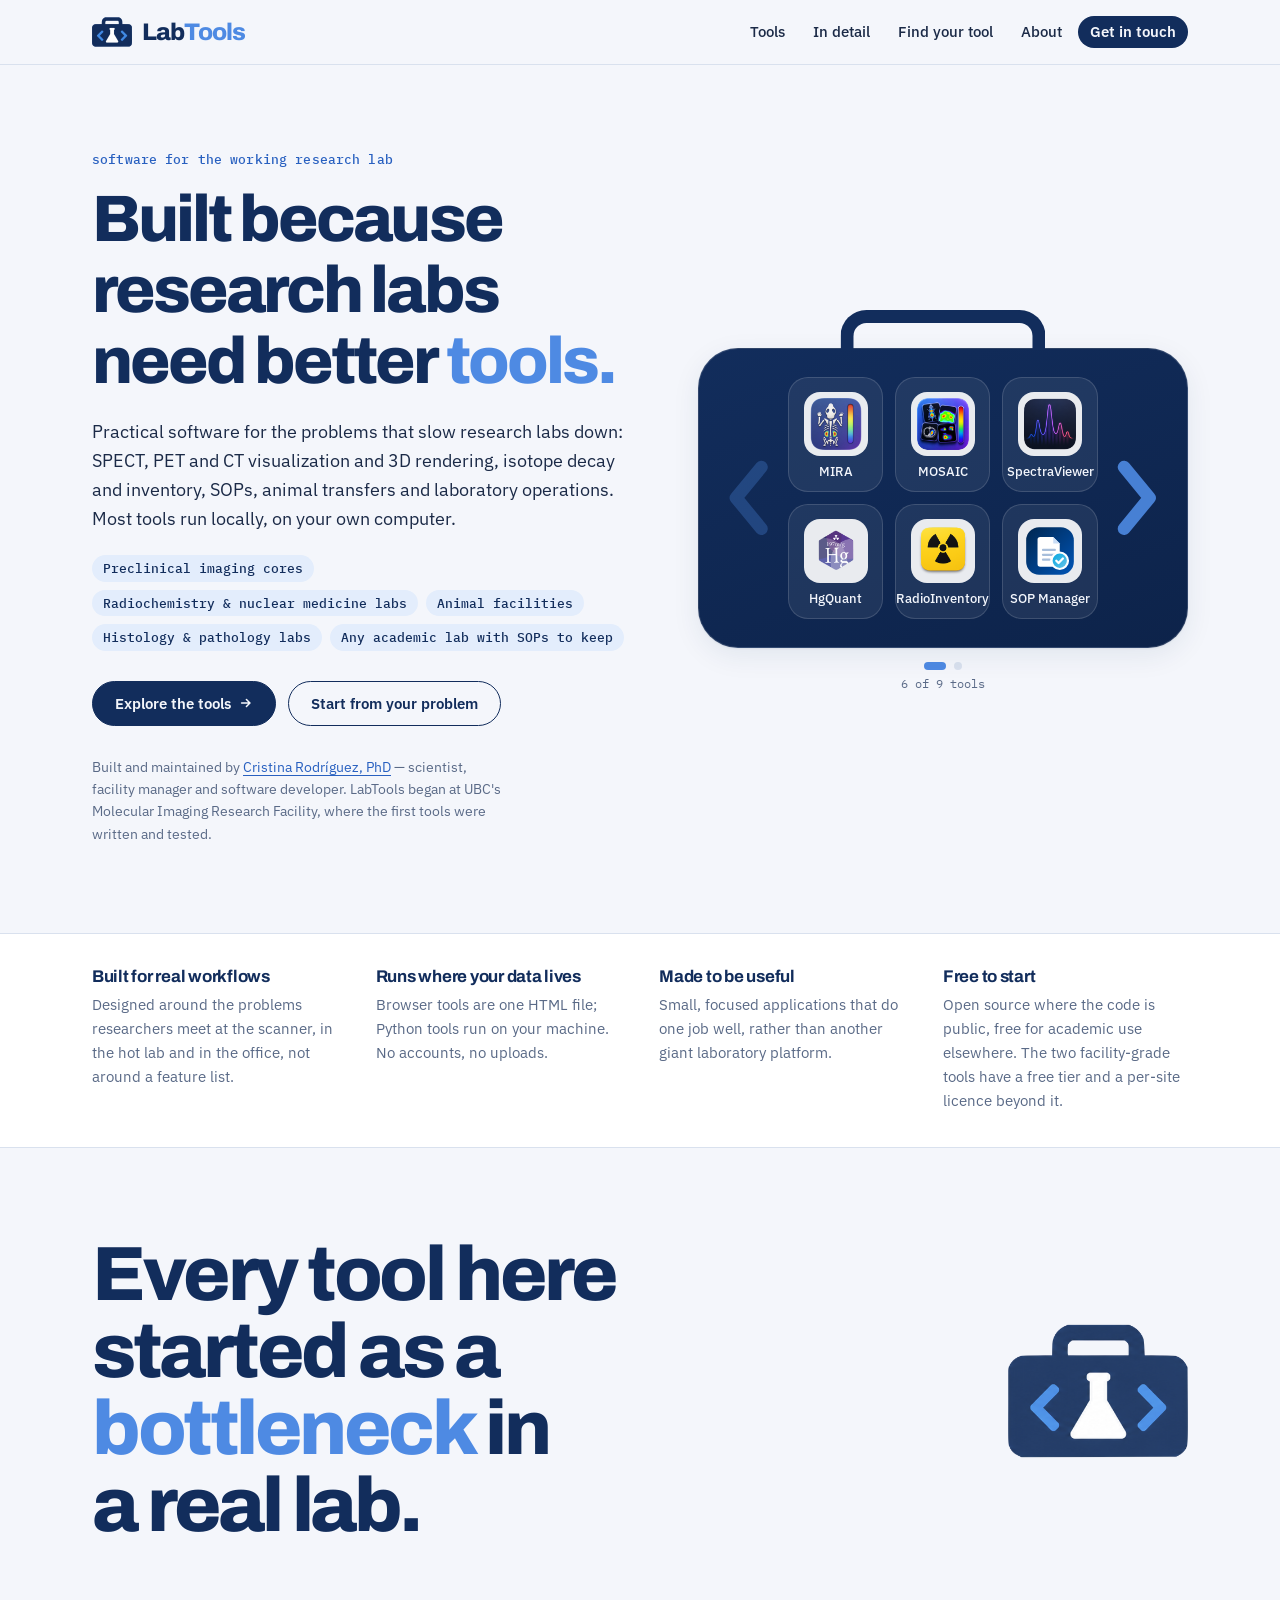
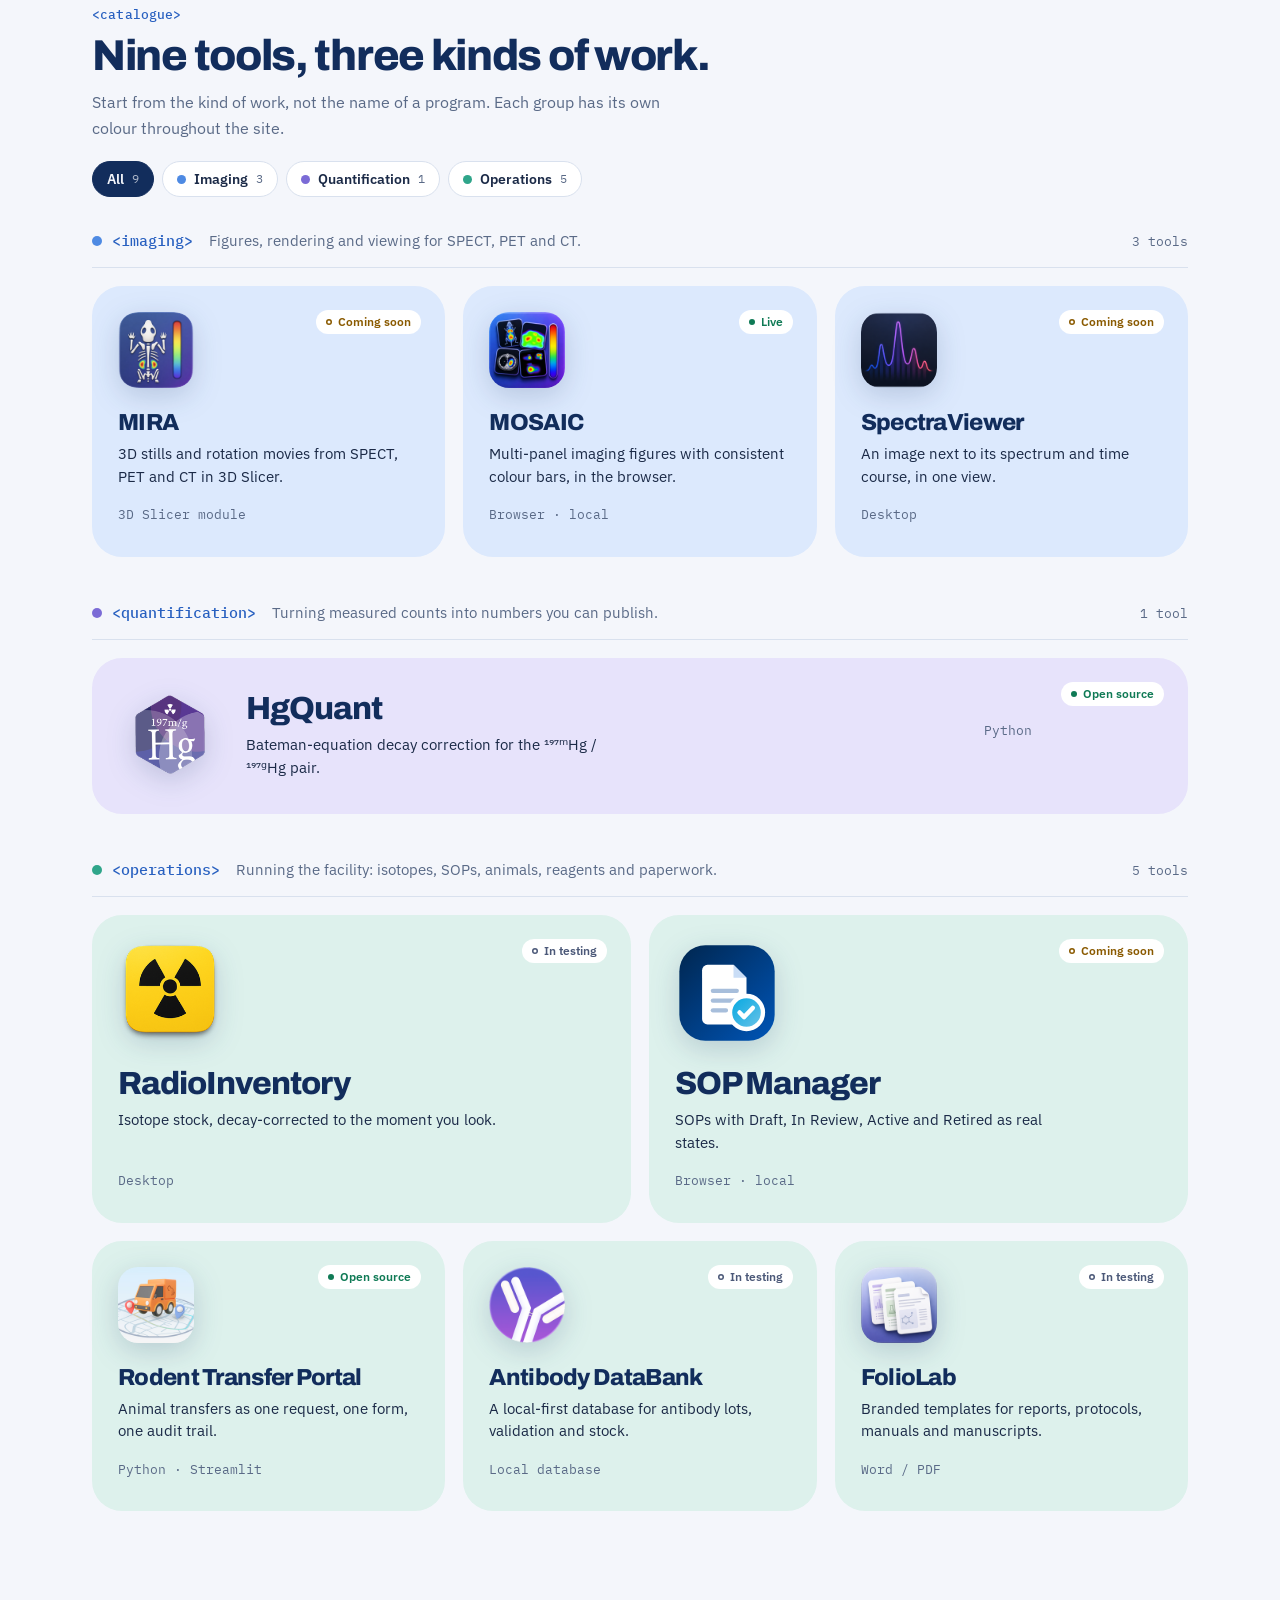
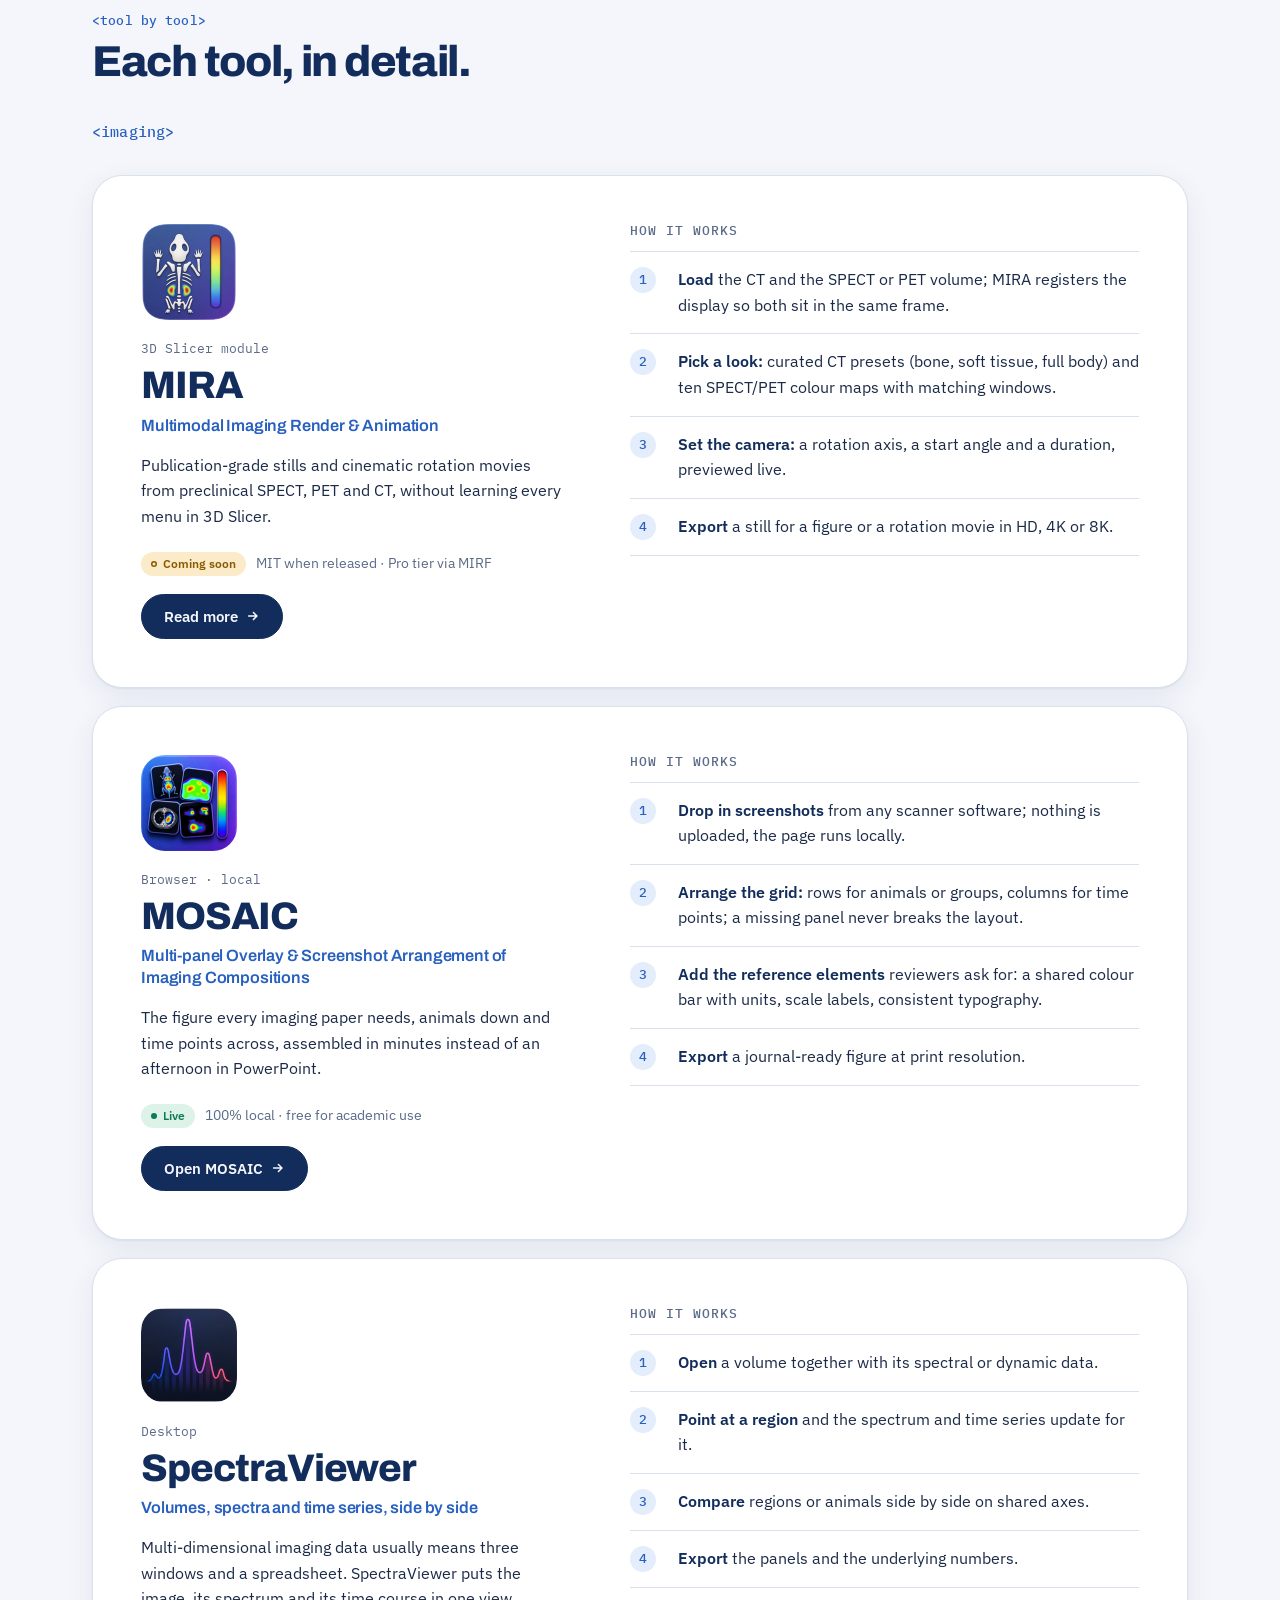
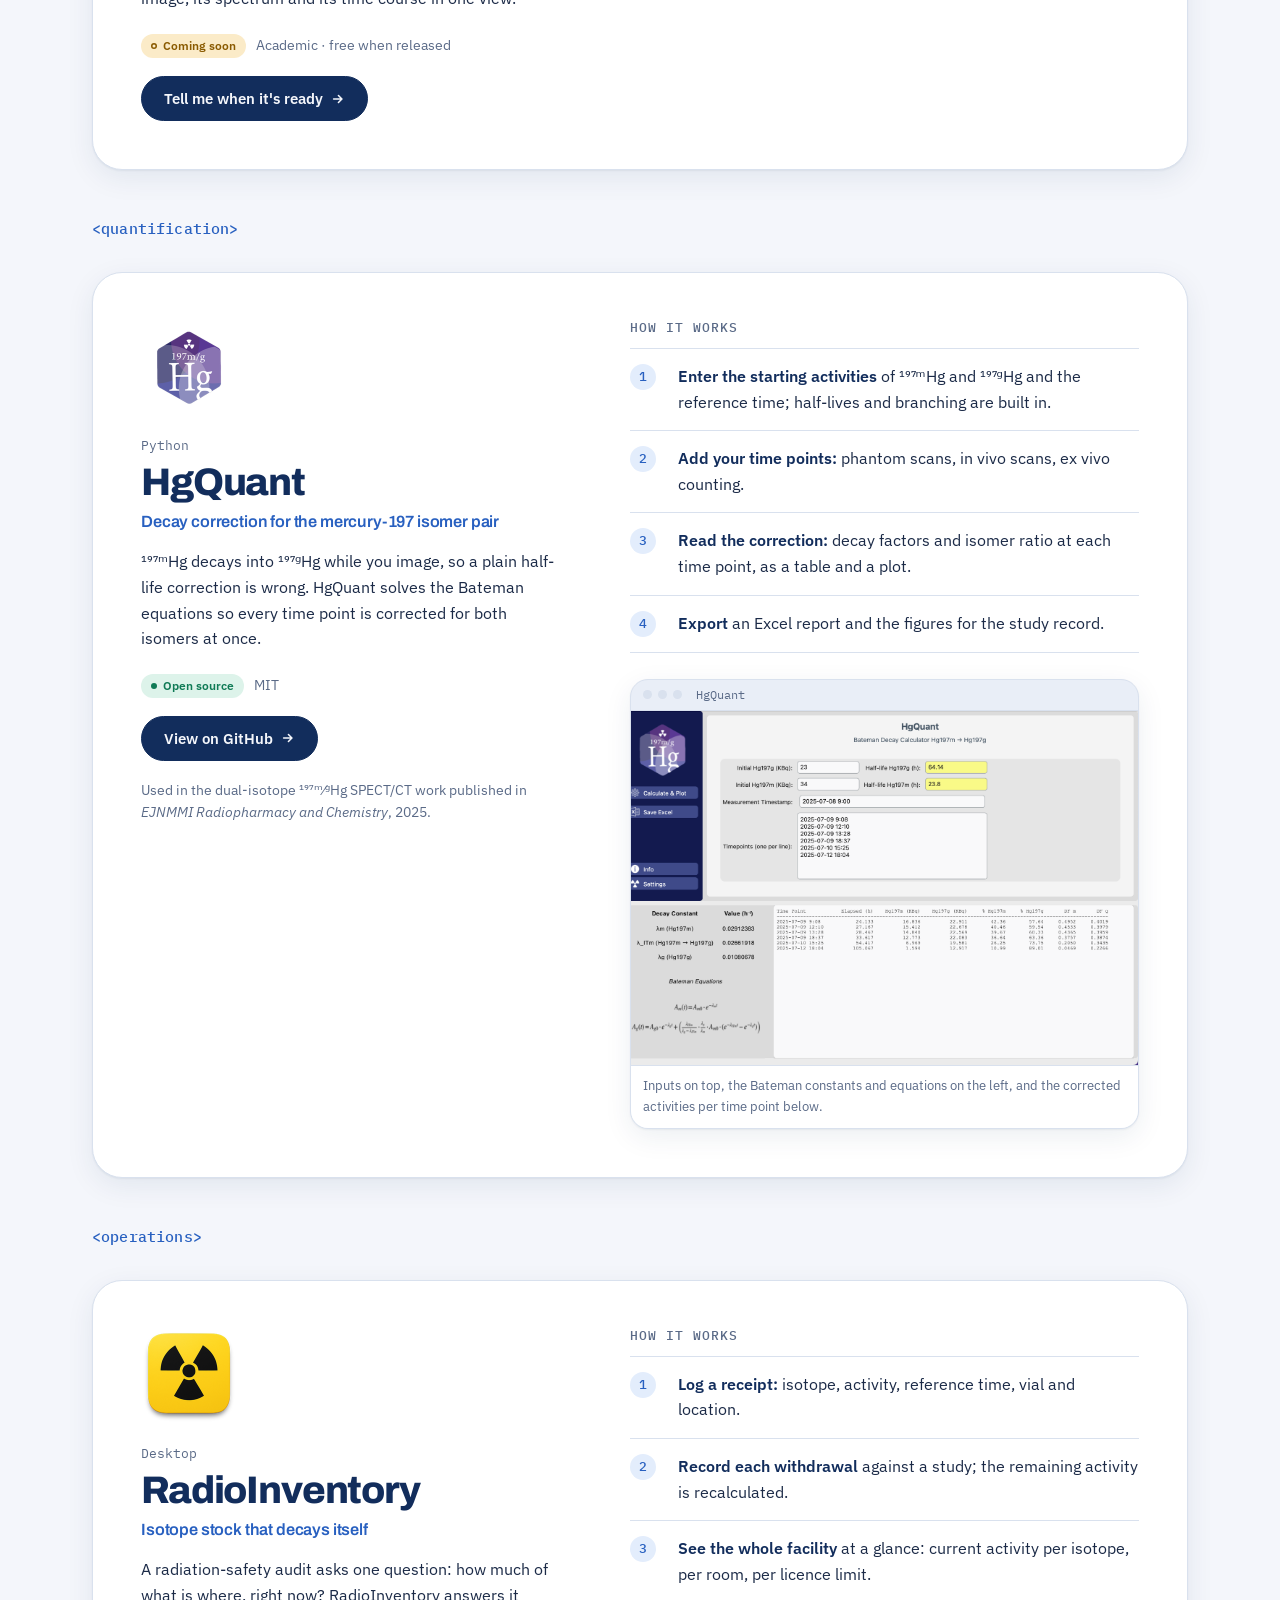
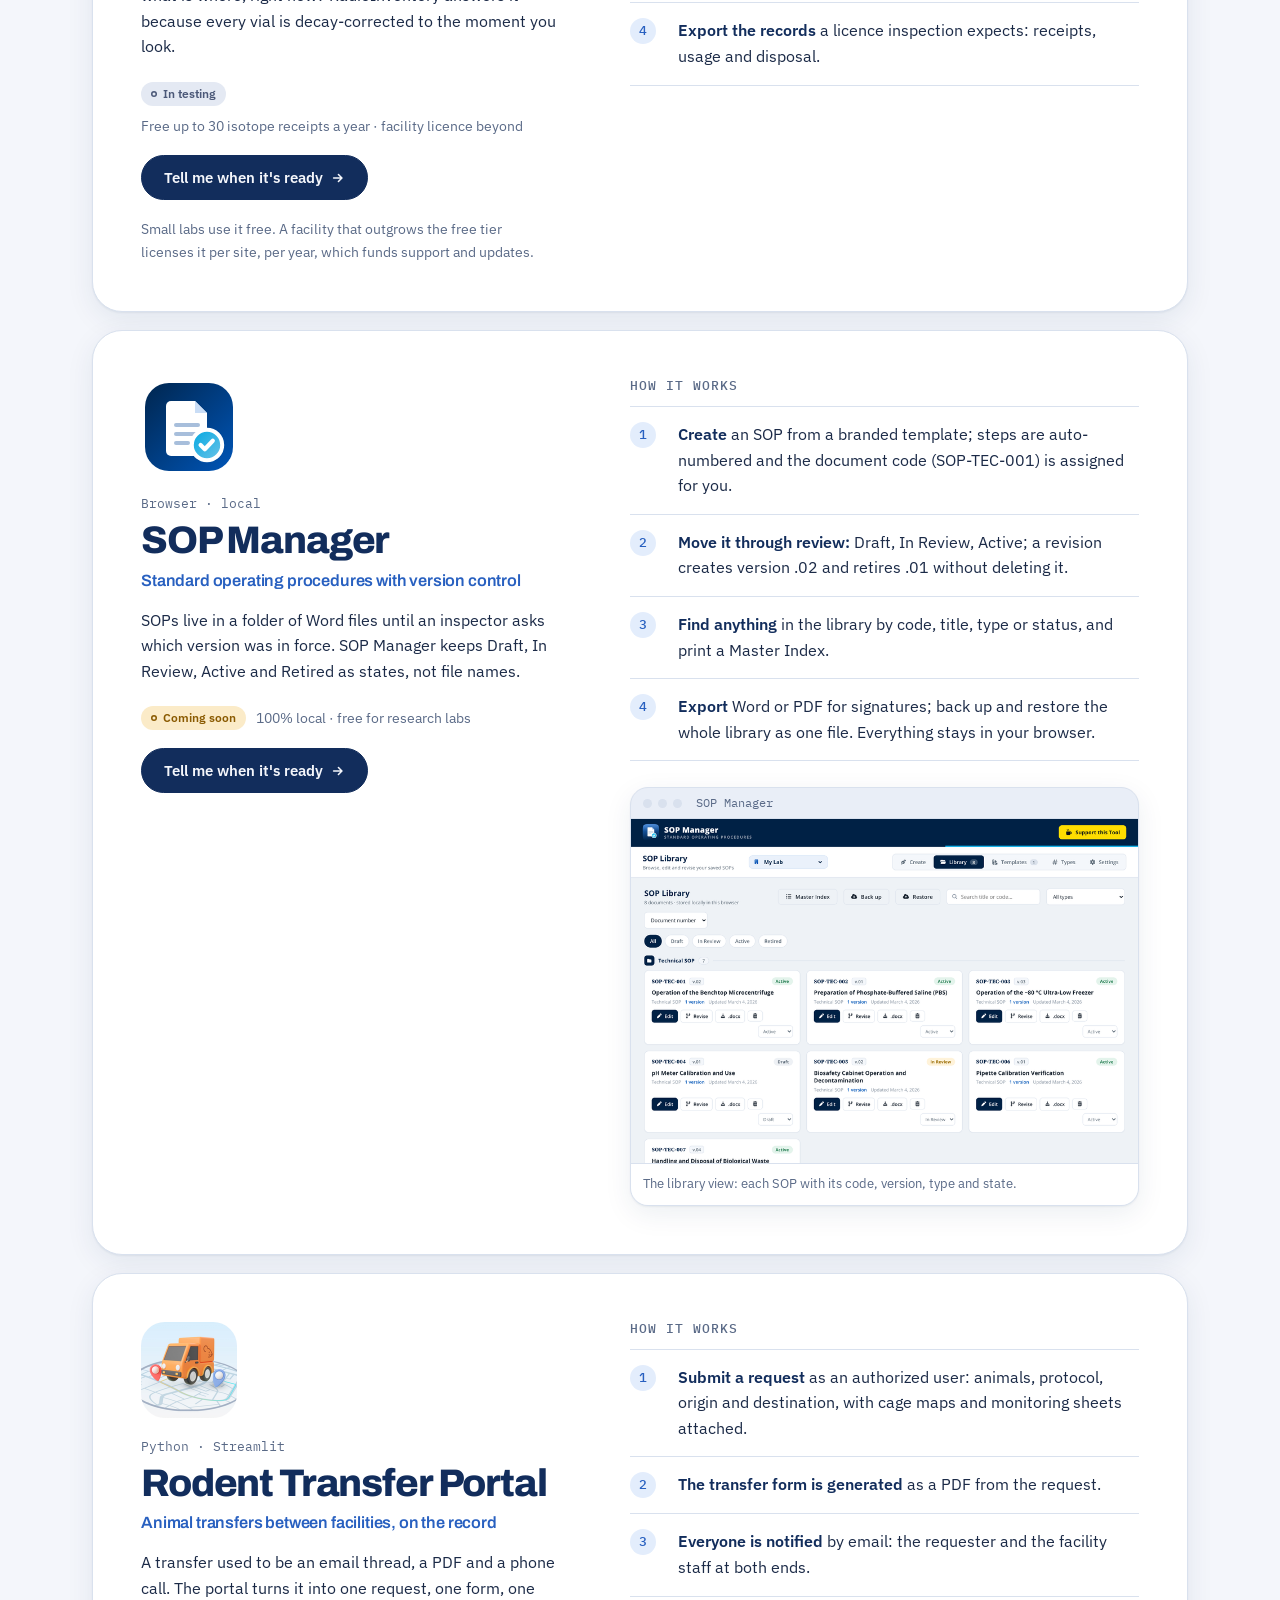
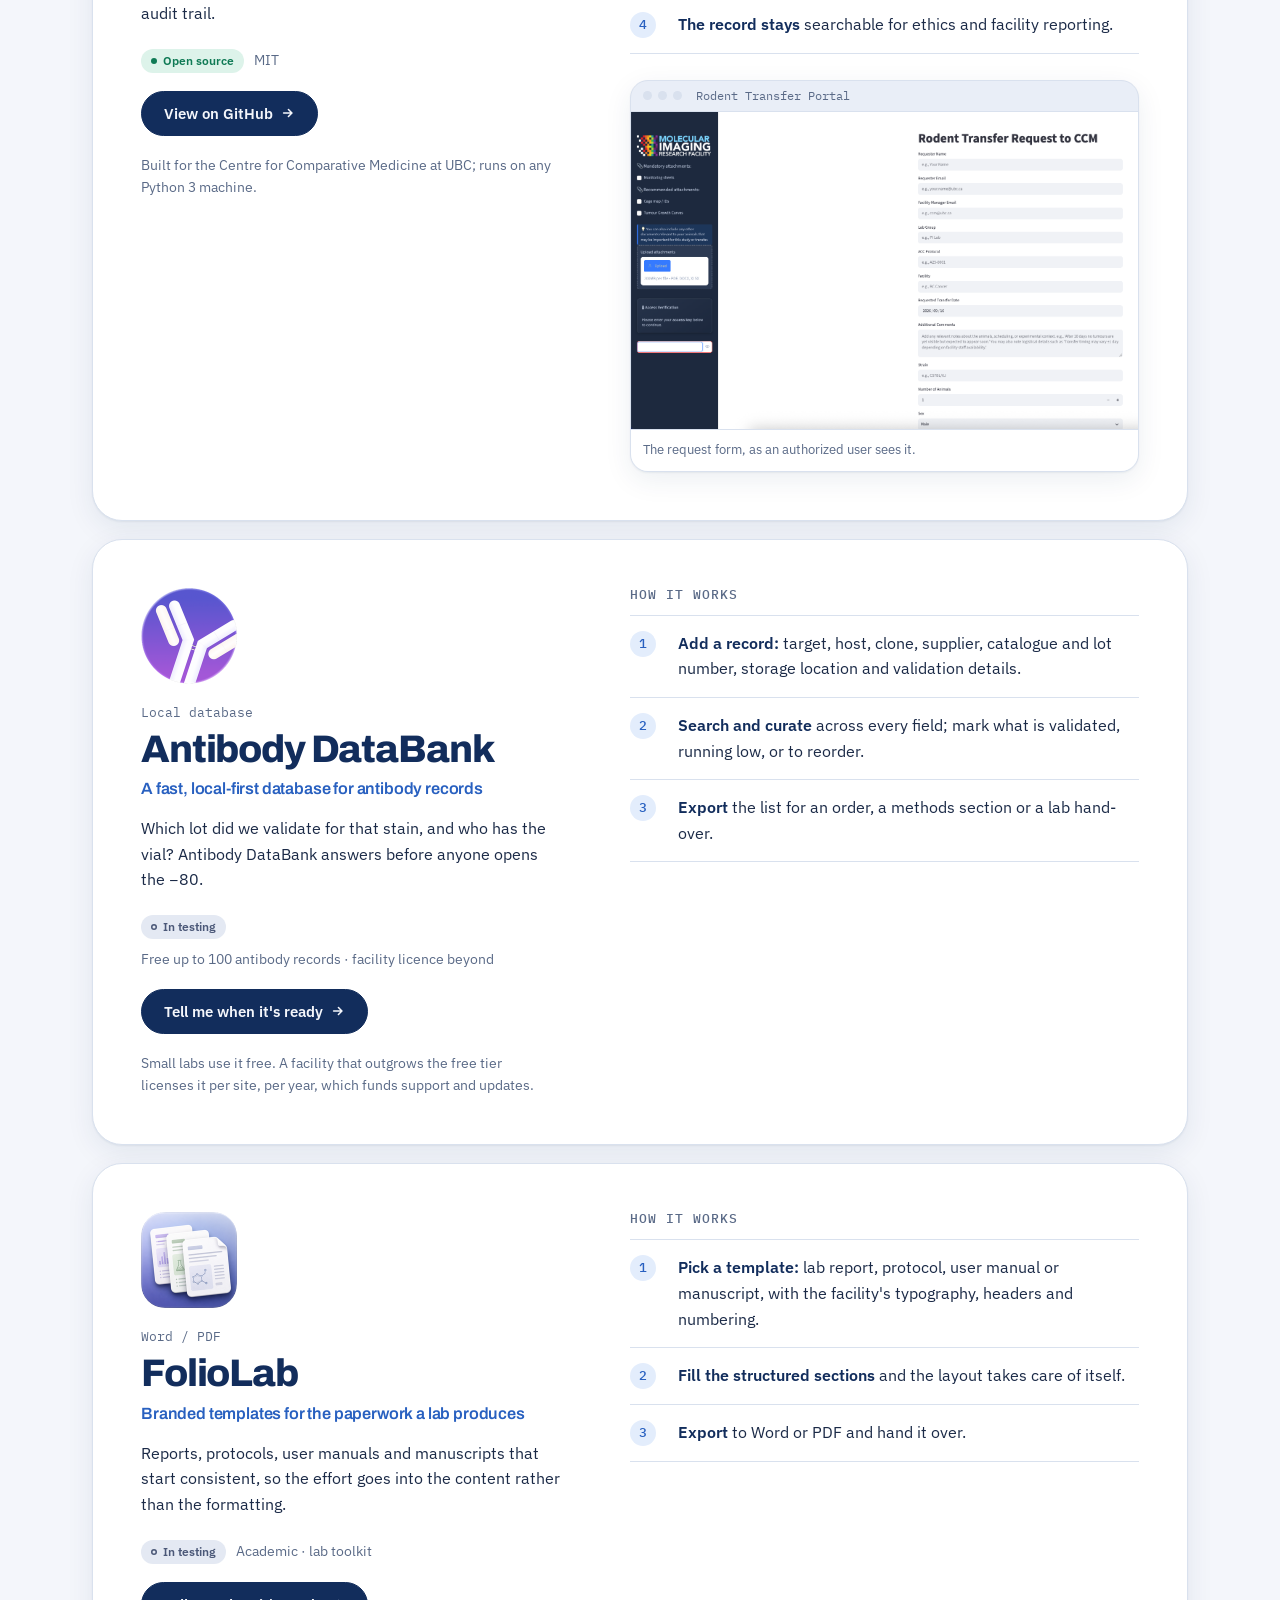
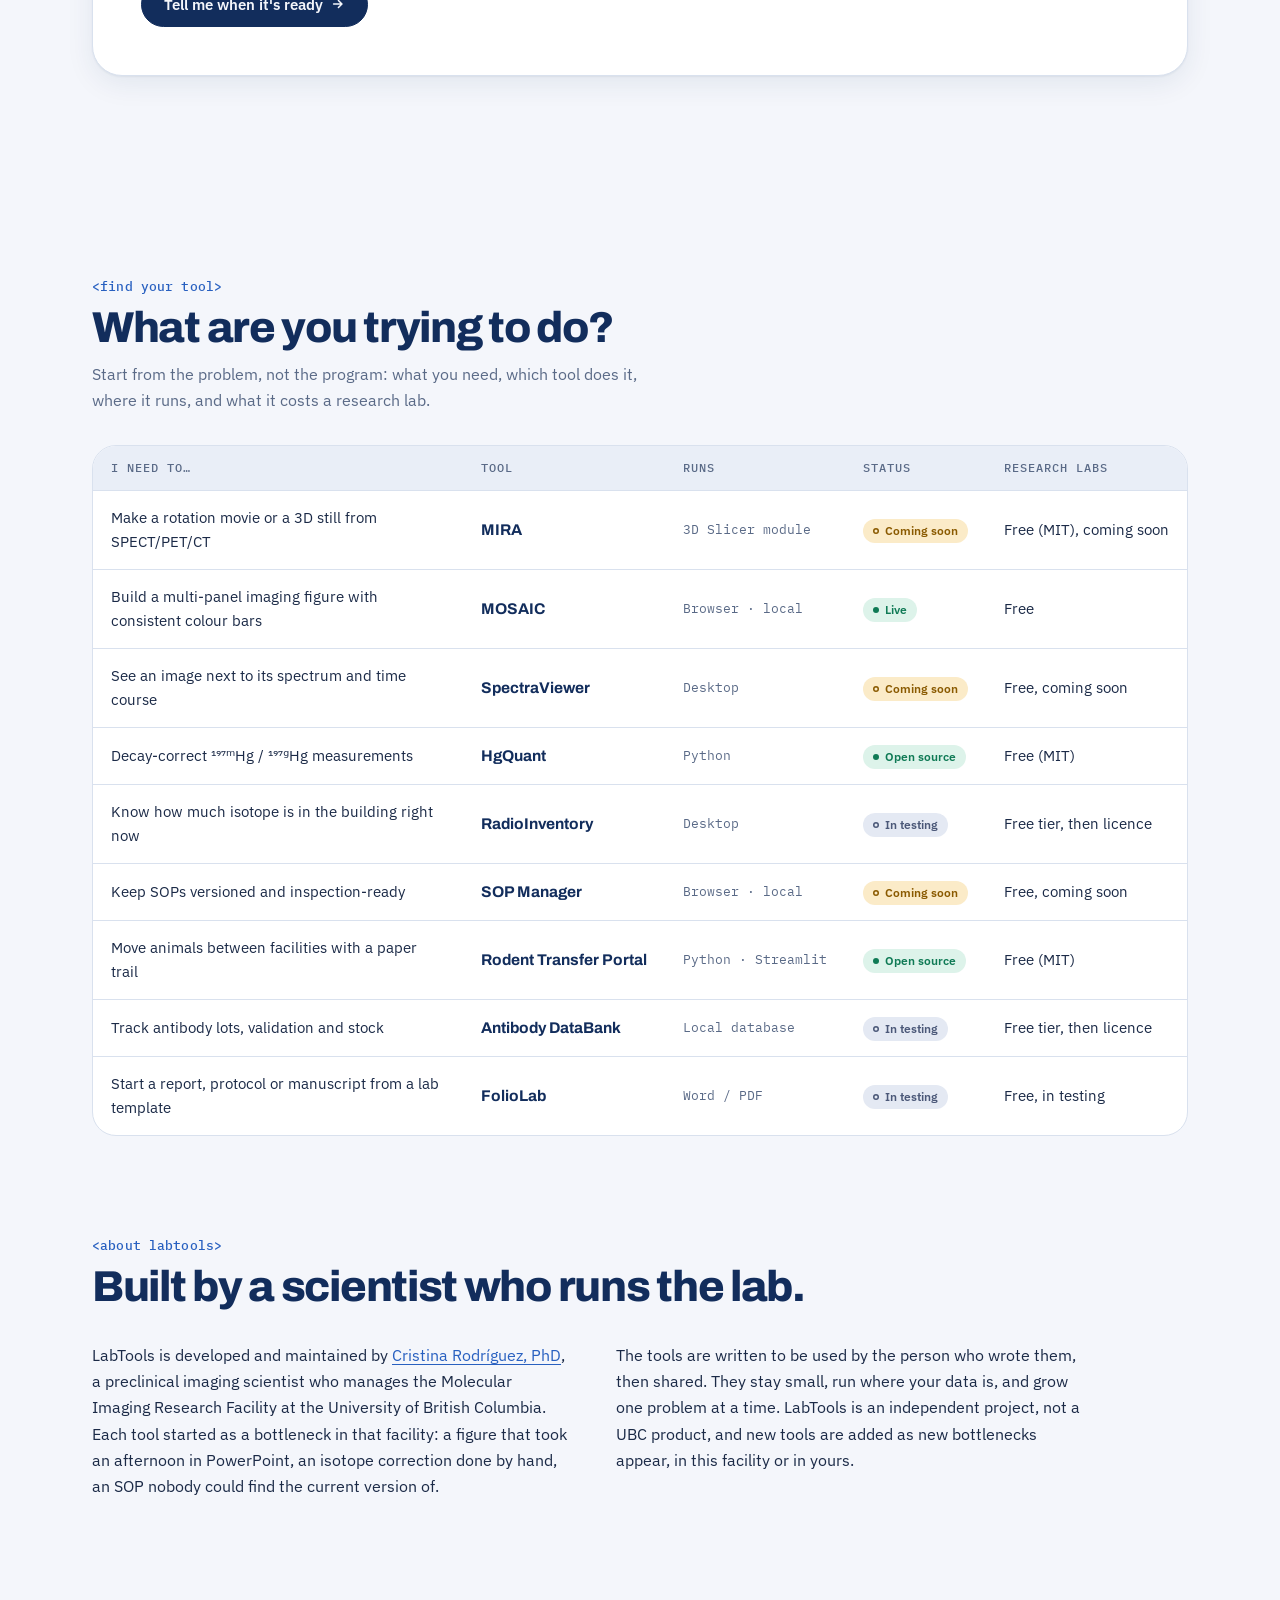
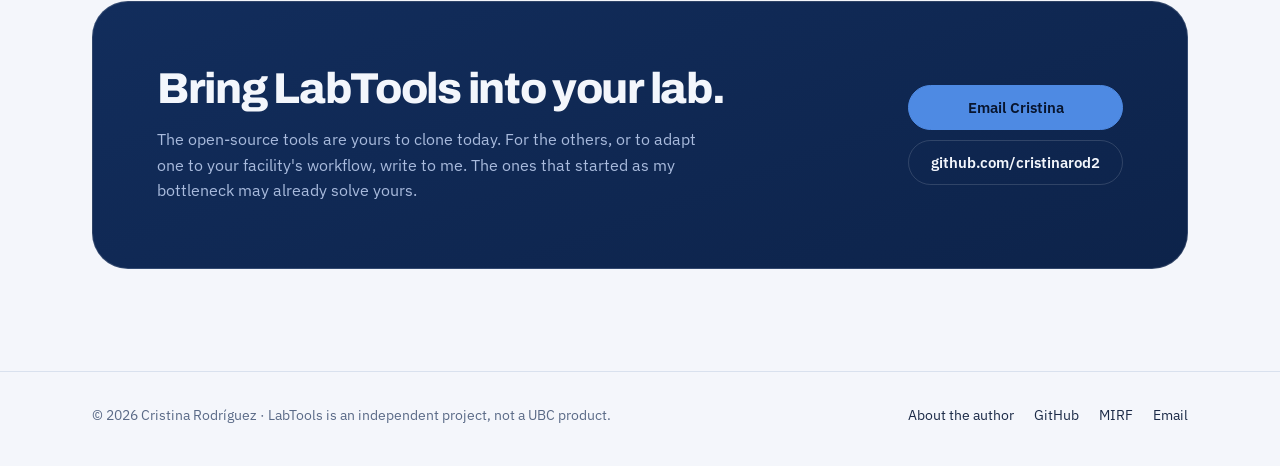
==== labtools/index.html @ b3a52230 "Add files via upload" ====
<!DOCTYPE html>
<html lang="en">
<head>
<meta charset="utf-8">
<meta name="viewport" content="width=device-width, initial-scale=1, viewport-fit=cover">
<meta name="description" content="LabTools: nine small programs for preclinical imaging labs, written by Cristina Rodríguez at UBC's Molecular Imaging Research Facility. Figures, 3D rendering, isotope decay and inventory, SOPs, animal transfers and reagents.">
<meta property="og:title" content="LabTools">
<meta property="og:description" content="Software for the working research lab: imaging figures, isotope quantification and facility operations.">
<meta property="og:image" content="assets/labtools-logo.png">
<link rel="icon" type="image/png" href="assets/favicon.png">
<title>LabTools</title>
<link rel="preconnect" href="https://fonts.googleapis.com">
<link rel="stylesheet" href="https://fonts.googleapis.com/css2?family=Archivo:wght@500;600;700;800&family=IBM+Plex+Mono:wght@400;500&family=IBM+Plex+Sans:ital,wght@0,400;0,500;0,600;1,400&display=swap">
<style>
/* Option E — A's toolbox hero, type and code tags + D's tinted tiles and rounded panels. */
:root{
  --ground:#F4F6FB; --surface:#FFFFFF; --sunken:#E9EEF7;
  --ink:#122D5C; --text:#1B2A47; --muted:#5A6A87; --line:#D9E1EE;
  --blue:#4E8AE3; --blue-text:#2860C0; --blue-soft:#E3EDFC;
  --t-imaging:#DCE9FD; --t-quant:#E7E3FB; --t-ops:#DDF1EC;
  --case:#122D5C; --case-2:#0D234A; --case-ink:#F3F6FC; --case-muted:#A9BBDD; --case-line:rgba(255,255,255,.14);
  --ok:#0F7A55; --ok-bg:#DDF3EA; --warn:#8A5A00; --warn-bg:#FBEBC8; --req:#4B5878; --req-bg:#E4E9F3;
  --shadow:0 1px 2px rgba(18,45,92,.06),0 8px 28px rgba(18,45,92,.08);
  --display:"Archivo","Helvetica Neue",Arial,sans-serif;
  --body:"IBM Plex Sans","Segoe UI",system-ui,sans-serif;
  --mono:"IBM Plex Mono",ui-monospace,Menlo,Consolas,monospace;
}
@media (prefers-color-scheme:dark){:root:not([data-theme="light"]){
  --ground:#0A1226; --surface:#111D39; --sunken:#0E1830;
  --ink:#EEF3FC; --text:#D6DEEE; --muted:#93A3C2; --line:#223356;
  --blue:#6BA0EE; --blue-text:#8DB6F4; --blue-soft:#172B52;
  --t-imaging:#15294F; --t-quant:#231F4C; --t-ops:#11312E;
  --case:#132A55; --case-2:#0F2145; --case-line:rgba(255,255,255,.12);
  --ok:#6FD9B0; --ok-bg:#103A30; --warn:#F2C76B; --warn-bg:#3D2F0C; --req:#B4C0DA; --req-bg:#1E2B4A;
  --shadow:0 1px 2px rgba(0,0,0,.3),0 8px 28px rgba(0,0,0,.35);
}}
:root[data-theme="dark"]{
  --ground:#0A1226; --surface:#111D39; --sunken:#0E1830;
  --ink:#EEF3FC; --text:#D6DEEE; --muted:#93A3C2; --line:#223356;
  --blue:#6BA0EE; --blue-text:#8DB6F4; --blue-soft:#172B52;
  --t-imaging:#15294F; --t-quant:#231F4C; --t-ops:#11312E;
  --case:#132A55; --case-2:#0F2145; --case-line:rgba(255,255,255,.12);
  --ok:#6FD9B0; --ok-bg:#103A30; --warn:#F2C76B; --warn-bg:#3D2F0C; --req:#B4C0DA; --req-bg:#1E2B4A;
  --shadow:0 1px 2px rgba(0,0,0,.3),0 8px 28px rgba(0,0,0,.35);
}

*,*::before,*::after{box-sizing:border-box}
html{scroll-behavior:smooth;scroll-padding-top:84px}
@media (prefers-reduced-motion:reduce){html{scroll-behavior:auto}*{transition:none!important}}
body{margin:0;background:var(--ground);color:var(--text);font:400 16px/1.6 var(--body);-webkit-font-smoothing:antialiased}
[hidden]{display:none!important}
img{max-width:100%;height:auto;display:block}
a{color:var(--blue-text);text-underline-offset:3px}
a:focus-visible,button:focus-visible{outline:2px solid var(--blue);outline-offset:3px;border-radius:6px}
h1,h2,h3{font-family:var(--display);color:var(--ink);letter-spacing:-.03em;line-height:1.08;margin:0;text-wrap:balance}
p{margin:0}
ul,ol{margin:0;padding:0;list-style:none}
.wrap{max-width:1160px;margin-inline:auto;padding-inline:clamp(16px,4vw,32px)}
.tag{font:500 13px/1 var(--mono);color:var(--blue-text);letter-spacing:.01em}

/* header */
.top{position:sticky;top:env(safe-area-inset-top,0px);z-index:20;background:color-mix(in srgb,var(--ground) 88%,transparent);backdrop-filter:blur(10px);-webkit-backdrop-filter:blur(10px);border-bottom:1px solid var(--line)}
.top .wrap{display:flex;align-items:center;justify-content:space-between;gap:16px;min-height:64px}
.brand{display:flex;align-items:center;gap:10px;text-decoration:none;font:800 24px/1 var(--display);letter-spacing:-.035em;color:var(--ink)}
.brand img{width:40px;height:40px;object-fit:contain}
.brand b{color:var(--blue);font-weight:800}
.mark{filter:drop-shadow(0 0 .6px var(--case-muted))}
.nav{display:flex;gap:4px;align-items:center}
.nav a{font:500 14.5px/1 var(--body);color:var(--text);text-decoration:none;padding:9px 12px;border-radius:8px}
.nav a:hover{background:var(--sunken)}
.nav a.cta{background:var(--ink);color:var(--ground);font-weight:600}
@media (max-width:720px){.nav a:not(.cta){display:none}}

/* hero */
.hero .wrap{display:grid;grid-template-columns:minmax(0,1.05fr) minmax(0,.95fr);gap:clamp(28px,5vw,72px);align-items:center;padding-block:clamp(40px,7vw,88px)}
.hero h1{font-weight:800;font-size:clamp(2.3rem,5.2vw,4.1rem);letter-spacing:-.045em}
.hero h1 span{color:var(--blue)}
.lede{margin-top:22px;font-size:clamp(1.02rem,1.4vw,1.16rem);max-width:56ch;color:var(--text)}
.hero-actions{display:flex;flex-wrap:wrap;gap:12px;margin-top:30px}
.btn{display:inline-flex;align-items:center;gap:8px;font:600 15px/1 var(--body);text-decoration:none;padding:13px 18px;border-radius:10px;background:var(--ink);color:var(--ground);border:1px solid var(--ink);transition:transform .15s}
.btn:hover{transform:translateY(-1px)}
.btn:hover .arr{transform:translateX(2px)}
.arr{transition:transform .15s}
.btn.ghost{background:transparent;color:var(--ink);border-color:var(--line)}
.byline{margin-top:30px;font-size:14px;color:var(--muted);max-width:52ch}

/* the toolbox */
.box-wrap{padding-top:40px}
.box{position:relative;background:linear-gradient(160deg,var(--case),var(--case-2));border-radius:34px;padding:clamp(18px,2.4vw,28px);display:grid;grid-template-columns:auto minmax(0,1fr) auto;align-items:center;gap:clamp(6px,1.4vw,18px);box-shadow:var(--shadow);border:1px solid var(--case-line)}
.box::before{content:"";position:absolute;left:50%;bottom:100%;translate:-50% 1px;width:42%;height:40px;border:13px solid var(--case);border-bottom:0;border-radius:26px 26px 0 0}
.chev{width:clamp(22px,3.4vw,44px);height:auto;color:var(--blue)}
.tray{display:grid;grid-template-columns:repeat(var(--cols,3),minmax(0,1fr));gap:clamp(8px,1vw,12px)}
.slot{display:flex;flex-direction:column;align-items:center;gap:8px;padding:14px 6px 12px;border-radius:16px;text-decoration:none;text-align:center;background:rgba(255,255,255,.05);border:1px solid var(--case-line);color:var(--case-ink);font:500 12.5px/1.2 var(--body);transition:background .15s,transform .15s}
.slot:hover{background:rgba(255,255,255,.12);transform:translateY(-2px)}
.slot img{width:clamp(44px,5.4vw,64px);height:clamp(44px,5.4vw,64px);object-fit:contain;border-radius:14px}
.tray[style*="--cols:4"] .slot,.tray[style*="--cols:5"] .slot{font-size:11px;padding-inline:2px;overflow-wrap:anywhere}
@media (max-width:900px){.hero .wrap{grid-template-columns:1fr}.box-wrap{max-width:520px}}
@media (max-width:460px){.chev{display:none}.box{grid-template-columns:1fr;border-radius:26px}}

/* principles */
.principles{border-block:1px solid var(--line);background:var(--surface)}
.principles ul{display:grid;grid-template-columns:repeat(auto-fit,minmax(240px,1fr));gap:clamp(20px,3vw,44px);padding-block:34px}
.principles h2{font-size:1.06rem;font-weight:700;letter-spacing:-.015em;margin-bottom:6px}
.principles p{font-size:15px;color:var(--muted)}

/* sections */
section{padding-block:clamp(56px,8vw,104px)}
.sec-head{display:flex;flex-wrap:wrap;align-items:end;justify-content:space-between;gap:20px 32px;margin-bottom:32px}
.sec-head h2{font-size:clamp(1.8rem,3.4vw,2.7rem);font-weight:800;margin-top:12px}
.sec-head p.sub{color:var(--muted);max-width:58ch;margin-top:10px}

/* filter */
.chips{display:flex;flex-wrap:wrap;gap:8px}
.chip{font:500 14px/1 var(--body);padding:10px 14px;border-radius:999px;border:1px solid var(--line);background:var(--surface);color:var(--text);cursor:pointer;display:inline-flex;gap:8px;align-items:center}
.chip i{font:400 12px/1 var(--mono);color:var(--muted);font-style:normal}
.chip[aria-pressed="true"]{background:var(--ink);border-color:var(--ink);color:var(--ground)}
.chip[aria-pressed="true"] i{color:inherit;opacity:.7}

/* catalogue */
.grid{display:grid;grid-template-columns:repeat(3,minmax(0,1fr));gap:16px}
@media (max-width:900px){.grid{grid-template-columns:repeat(2,minmax(0,1fr))}}
@media (max-width:560px){.grid{grid-template-columns:1fr}}
.card{display:flex}
.card-link{flex:1;display:flex;flex-direction:column;gap:0;background:var(--surface);border:1px solid var(--line);border-radius:18px;padding:20px;text-decoration:none;color:var(--text);transition:border-color .15s,transform .15s,box-shadow .15s}
.card-link:hover{border-color:var(--blue);transform:translateY(-2px);box-shadow:var(--shadow)}
.card-top{display:flex;justify-content:space-between;align-items:flex-start;margin-bottom:18px}
.card-top img{width:52px;height:52px;object-fit:contain;border-radius:12px}
.card h3{font-size:1.3rem;font-weight:700;margin:8px 0 8px}
.card-desc{font-size:15px;line-height:1.5}
.card-runs{margin-top:auto;padding-top:18px;font:400 12.5px/1 var(--mono);color:var(--muted)}

.pill{display:inline-flex;align-items:center;gap:6px;font:600 12px/1 var(--body);padding:6px 10px;border-radius:999px;white-space:nowrap}
.pill::before{content:"";width:6px;height:6px;border-radius:50%;background:currentColor}
.pill-open,.pill-live{color:var(--ok);background:var(--ok-bg)}
.pill-soon{color:var(--warn);background:var(--warn-bg)}
.pill-request{color:var(--req);background:var(--req-bg)}
.pill-dev{color:var(--req);background:var(--req-bg)}
.pill-soon::before,.pill-request::before,.pill-dev::before{background:transparent;box-shadow:inset 0 0 0 1.5px currentColor}

/* tool detail */
#tools{background:var(--surface);border-block:1px solid var(--line)}
.group{margin:56px 0 0;padding-bottom:14px;border-bottom:1px solid var(--line)}
.group:first-of-type{margin-top:0}
.group .tag{font-size:15px}
.tool{display:grid;grid-template-columns:minmax(0,5fr) minmax(0,6fr);gap:clamp(24px,5vw,72px);padding-block:clamp(36px,5vw,60px);border-bottom:1px solid var(--line)}
.tool:last-child{border-bottom:0;padding-bottom:0}
.tool-icon{width:84px;height:84px;object-fit:contain;border-radius:20px;margin-bottom:22px}
.runs{font:400 13px/1 var(--mono);color:var(--muted);margin-bottom:10px}
.tool h3{font-size:clamp(1.8rem,3vw,2.4rem);font-weight:800}
.full{font:600 1.02rem/1.35 var(--display);color:var(--blue-text);letter-spacing:-.01em;margin-top:8px}
.pitch{margin-top:16px;max-width:54ch}
.status{display:flex;flex-wrap:wrap;align-items:center;gap:10px;margin:22px 0 18px}
.lic{font-size:13.5px;color:var(--muted)}
.note{margin-top:18px;font-size:14px;color:var(--muted);max-width:52ch}
.how{font:500 13px/1 var(--mono);color:var(--muted);text-transform:uppercase;letter-spacing:.08em;margin-bottom:14px}
.steps{counter-reset:s;display:grid;gap:0}
.steps li{counter-increment:s;display:grid;grid-template-columns:34px minmax(0,1fr);gap:14px;padding:15px 0;border-top:1px solid var(--line)}
.steps li:last-child{border-bottom:1px solid var(--line)}
.steps li::before{content:counter(s);font:500 13px/26px var(--mono);width:26px;height:26px;text-align:center;border-radius:8px;background:var(--blue-soft);color:var(--blue-text)}
.steps b{color:var(--ink);font-weight:600}
.shot{margin:26px 0 0;border:1px solid var(--line);border-radius:12px;overflow:hidden;background:var(--sunken);box-shadow:var(--shadow)}
.win{display:flex;align-items:center;gap:6px;padding:9px 12px;border-bottom:1px solid var(--line)}
.win span{width:9px;height:9px;border-radius:50%;background:var(--line)}
.win em{font:400 12px/1 var(--mono);color:var(--muted);font-style:normal;margin-left:8px}
.shot img{width:100%}
.shot figcaption{font-size:13px;color:var(--muted);padding:10px 12px;border-top:1px solid var(--line);background:var(--surface)}
@media (max-width:820px){.tool{grid-template-columns:1fr}}

/* which tool */
.scroll{overflow-x:auto;border:1px solid var(--line);border-radius:16px;background:var(--surface)}
table{border-collapse:collapse;width:100%;min-width:760px;font-size:15px}
thead th{font:500 12px/1 var(--mono);text-transform:uppercase;letter-spacing:.08em;color:var(--muted);text-align:left;padding:16px 18px;border-bottom:1px solid var(--line);background:var(--sunken)}
tbody td,tbody th{padding:15px 18px;border-bottom:1px solid var(--line);text-align:left;vertical-align:middle}
tbody tr:last-child>*{border-bottom:0}
tbody th a{font:700 15.5px/1.2 var(--display);color:var(--ink);text-decoration:none;white-space:nowrap}
tbody th a:hover{color:var(--blue-text)}
tbody td:nth-child(3){font:400 13px/1.3 var(--mono);color:var(--muted);white-space:nowrap}
tbody td:last-child{white-space:nowrap}

/* contact */
.contact .panel{background:linear-gradient(160deg,var(--case),var(--case-2));border:1px solid var(--case-line);border-radius:28px;padding:clamp(28px,5vw,64px);display:grid;grid-template-columns:minmax(0,1.4fr) auto;gap:28px 48px;align-items:center}
.contact h2{color:var(--case-ink);font-size:clamp(1.8rem,3.4vw,2.7rem);font-weight:800}
.contact p{color:var(--case-muted);margin-top:14px;max-width:56ch}
.contact .actions{display:flex;flex-direction:column;gap:10px}
.contact .btn{background:var(--blue);border-color:var(--blue);color:#08152E;justify-content:center}
.contact .btn.ghost{background:transparent;color:var(--case-ink);border-color:var(--case-line)}
@media (max-width:760px){.contact .panel{grid-template-columns:1fr}}

footer{border-top:1px solid var(--line);padding-block:32px 40px;font-size:14px;color:var(--muted)}
footer .wrap{display:flex;flex-wrap:wrap;justify-content:space-between;gap:16px 32px}
footer nav{display:flex;flex-wrap:wrap;gap:6px 20px}
footer a{color:var(--text);text-decoration:none}
footer a:hover{text-decoration:underline}

/* about */
#about{padding-top:0}
.about-grid{display:grid;grid-template-columns:repeat(2,minmax(0,1fr));gap:32px 48px;max-width:100ch}
.about-grid p{font-size:1.02rem}
@media (max-width:760px){.about-grid{grid-template-columns:1fr}}

/* overrides */
.btn,.nav a.cta{border-radius:999px}
.btn{padding:14px 22px}
.box{border-radius:40px}
.slot{border-radius:20px}
.bento .cat{font:500 12.5px/1 var(--mono);text-transform:none;letter-spacing:.01em;color:var(--blue-text)}
.sec-head h2{font-weight:800}
.bento{display:grid;grid-template-columns:repeat(12,minmax(0,1fr));gap:18px}
.bento .item{grid-column:span 3;display:flex}
.bento .item.s6{grid-column:span 6}
.bento .item.s4{grid-column:span 4}
.bento.filtered .item.item{grid-column:span 4}
.bento .item a{flex:1;position:relative;display:flex;flex-direction:column;align-items:flex-start;padding:26px;border-radius:30px;text-decoration:none;color:var(--text);background:var(--t-ops);transition:transform .18s,box-shadow .18s}
.bento .item[data-cat="Imaging"] a{background:var(--t-imaging)}
.bento .item[data-cat="Quantification"] a{background:var(--t-quant)}
.bento .item a:hover{transform:translateY(-3px);box-shadow:var(--shadow)}
.bento .no{display:none}
.bento img{width:76px;height:76px;object-fit:contain;border-radius:20px;margin-bottom:22px;filter:drop-shadow(0 8px 14px rgba(18,45,92,.18))}
.bento .item.feat img{width:104px;height:104px;border-radius:26px}
.bento .cat{font-size:12px;font-weight:700;letter-spacing:.09em;text-transform:uppercase;color:var(--muted)}
.bento h3{font-size:1.45rem;font-weight:800;margin:6px 0 8px}
.bento .item.feat h3{font-size:2rem}
.bento .desc{font-size:15px;line-height:1.5;max-width:42ch}
.bento .runs{margin-top:auto;padding-top:20px;font:400 12.5px/1 var(--mono);color:var(--muted)}
.bento .pill{position:absolute;top:24px;right:24px;background:var(--surface)}
@media (max-width:900px){.bento{grid-template-columns:repeat(2,minmax(0,1fr))}.bento .item.item.item{grid-column:span 1}.bento .item.feat img{width:76px;height:76px}.bento .item.feat h3{font-size:1.45rem}}
@media (max-width:560px){.bento{grid-template-columns:1fr}}
.chip{font-weight:600}

#tools{background:transparent;border:0;padding-top:0}
.group{border:0;margin-top:44px}
.tool{background:var(--surface);border:1px solid var(--line);border-radius:30px;padding:clamp(24px,4vw,48px);margin-top:18px;box-shadow:var(--shadow)}
.tool:last-child{padding-bottom:clamp(24px,4vw,48px);border-bottom:1px solid var(--line)}
.tool-icon{width:96px;height:96px;border-radius:24px}
.full{font-weight:700}
.steps li::before{border-radius:50%}
.shot{border-radius:18px}
.scroll{border-radius:24px}
.contact .panel{border-radius:36px}
.contact .btn{color:#08152E}

.bento .cat{font:500 12.5px/1 var(--mono);text-transform:none;letter-spacing:.01em;color:var(--blue-text)}
.bento .cat::before{content:"<"}.bento .cat::after{content:">"}
.bento .cat{text-transform:lowercase}
.full{font-weight:600}

/* F — catalogue grouped by kind of work, so colour = use and it stays scannable as it grows */
:root{--d-imaging:#4E8AE3;--d-quant:#7B6BD6;--d-ops:#2FA58A}
#grid{display:grid;gap:44px}
.cat-head{display:flex;flex-wrap:wrap;align-items:baseline;gap:6px 16px;padding-bottom:14px;margin-bottom:18px;border-bottom:1px solid var(--line)}
.cat-head .tag{font-size:15px;letter-spacing:0}
.cat-head .tag::before{content:"";display:inline-block;width:10px;height:10px;border-radius:50%;margin-right:10px;background:var(--d-ops)}
.cat-group[data-cat="Imaging"] .tag::before{background:var(--d-imaging)}
.cat-group[data-cat="Quantification"] .tag::before{background:var(--d-quant)}
.cat-head p{color:var(--muted);font-size:15px}
.cat-head .count{margin-left:auto;font:400 12.5px/1 var(--mono);color:var(--muted)}
.bento .item.s12{grid-column:span 12}
.bento .item.s12 a{flex-direction:row;align-items:center;gap:24px;flex-wrap:wrap}
.bento .item.s12 img{margin-bottom:0}
.bento .item.s12 .txt{flex:1;min-width:220px}
.bento .item.s12 .runs{margin-top:0;padding-top:0;padding-right:130px}
.bento h3{margin-top:0}
.chip::before{content:"";width:9px;height:9px;border-radius:50%;background:var(--d-ops)}
.chip[data-f="all"]::before{display:none}
.chip[data-f="Imaging"]::before{background:var(--d-imaging)}
.chip[data-f="Quantification"]::before{background:var(--d-quant)}
.slot.more{justify-content:center;background:transparent;border-style:dashed}
.slot.more b{font:800 1.5rem/1 var(--display);color:var(--blue)}
@media (max-width:900px){.bento .item.s12 .runs{padding-right:0}}

/* hero refinements after review */
.btn.ghost{border-color:var(--ink);border-width:1.5px}
.for{display:flex;flex-wrap:wrap;gap:8px;margin-top:22px}
.for li{font:500 12.5px/1 var(--mono);color:var(--ink);padding:7px 11px;border-radius:999px;background:var(--blue-soft)}
.box{grid-template-columns:auto minmax(0,1fr) auto;transition:transform .25s}
.box::before{transition:translate .3s cubic-bezier(.2,.8,.2,1)}
.box-wrap:hover .box::before{translate:-50% -5px}
.chev{background:none;border:0;padding:0;cursor:default;color:var(--blue);opacity:.9}
.chev svg{width:clamp(22px,3.4vw,44px);height:auto;display:block}
.chev:not([disabled]){cursor:pointer}
.chev:not([disabled]):hover{opacity:1;transform:scale(1.08)}
.box.paged .chev[disabled]{opacity:.3}
.tray-clip{overflow:hidden;border-radius:16px}
.tray-pages>.tray{visibility:hidden}.tray-pages>.tray.on{visibility:visible}
.tray-pages{display:flex;transition:transform .35s cubic-bezier(.2,.8,.2,1)}
.tray{flex:0 0 100%;min-width:0;align-content:start;grid-auto-rows:max-content}
.tray .slot{align-self:start}
.slot{position:relative;overflow:hidden}
.slot img{transition:transform .25s}
.slot::after{content:"";position:absolute;inset:0;background:linear-gradient(115deg,transparent 35%,rgba(255,255,255,.22) 48%,transparent 60%);translate:-120% 0;transition:translate .5s}
.slot:hover::after{translate:120% 0}
.slot:hover img{transform:scale(1.06)}
.dots{display:flex;justify-content:center;gap:8px;margin-top:14px;min-height:8px}
.count-line{text-align:center;font:400 12px/1 var(--mono);color:var(--muted);margin-top:8px;min-height:12px}
.slot{background:rgba(255,255,255,.07)}
.slot img{background:rgba(255,255,255,.9);padding:6px;border-radius:16px}
.dots button{width:8px;height:8px;border-radius:50%;border:0;padding:0;background:var(--line);cursor:pointer}
.dots button[aria-selected="true"]{background:var(--blue);width:22px;border-radius:4px}
@media (prefers-reduced-motion:reduce){.tray-pages,.slot::after,.box::before{transition:none}}

.brand-band .wrap{display:flex;align-items:center;justify-content:space-between;gap:32px;padding-block:clamp(48px,7vw,96px) 0}
.brand-line{font:800 clamp(2.4rem,6vw,4.8rem)/1 var(--display);letter-spacing:-.045em;color:var(--ink);margin:0}
.brand-line span{color:var(--blue)}
.brand-mark{width:clamp(96px,16vw,180px);height:auto;opacity:.92;transition:transform .3s}
.brand-band:hover .brand-mark{transform:rotate(-4deg)}
#catalogue{padding-top:clamp(40px,5vw,64px)}
</style>
</head>
<body>

<header class="top">
  <div class="wrap">
    <a class="brand" href="#top" aria-label="LabTools home"><img class="mark" src="assets/labtools-mark.png" alt="" width="40" height="40"><span>Lab<b>Tools</b></span></a>
    <nav class="nav" aria-label="Sections">
      <a href="#catalogue">Tools</a>
      <a href="#tools">In detail</a>
      <a href="#which">Find your tool</a>
      <a href="#about">About</a>
      <a class="cta" href="#contact">Get in touch</a>
    </nav>
  </div>
</header>

<main id="top">
<div class="hero">
  <div class="wrap">
    <div>
      <p class="tag">software for the working research lab</p>
      <h1 style="margin-top:18px">Built because research labs need better <span>tools.</span></h1>
      <p class="lede">Practical software for the problems that slow research labs down: SPECT, PET and CT visualization and 3D rendering, isotope decay and inventory, SOPs, animal transfers and laboratory operations. Most tools run locally, on your own computer.</p>
      <ul class="for" aria-label="Who this is for"><li>Preclinical imaging cores</li><li>Radiochemistry &amp; nuclear medicine labs</li><li>Animal facilities</li><li>Histology &amp; pathology labs</li><li>Any academic lab with SOPs to keep</li></ul>
      <div class="hero-actions">
        <a class="btn" href="#catalogue">Explore the tools <svg class="arr" viewBox="0 0 16 16" width="14" height="14" aria-hidden="true"><path d="M3 8h9M8.5 4l4 4-4 4" fill="none" stroke="currentColor" stroke-width="1.8" stroke-linecap="round" stroke-linejoin="round"/></svg></a>
        <a class="btn ghost" href="#which">Start from your problem</a>
      </div>
      <p class="byline">Built and maintained by <a href="https://cristinarod2.github.io/" target="_blank" rel="noopener">Cristina Rodríguez, PhD</a> — scientist, facility manager and software developer. LabTools began at UBC's Molecular Imaging Research Facility, where the first tools were written and tested.</p>
    </div>
    <div class="box-wrap">
      <div class="box" id="box" aria-label="The nine tools">
        <button class="chev" id="prev" type="button" aria-label="Previous tools" disabled><svg viewBox="0 0 24 44" aria-hidden="true"><path d="M19 5 5 22l14 17" fill="none" stroke="currentColor" stroke-width="7" stroke-linecap="round" stroke-linejoin="round"/></svg></button>
        <div class="tray-clip"><div class="tray-pages" id="pages">
<div class="tray" style="--cols:3">
<a class="slot" href="#mira" title="MIRA"><img src="assets/ic_mira.png" alt="" width="64" height="64"><span>MIRA</span></a>
<a class="slot" href="#mosaic" title="MOSAIC"><img src="assets/ic_mosaic.png" alt="" width="64" height="64"><span>MOSAIC</span></a>
<a class="slot" href="#spectraviewer" title="SpectraViewer"><img src="assets/ic_spectra.png" alt="" width="64" height="64"><span>SpectraViewer</span></a>
<a class="slot" href="#hgquant" title="HgQuant"><img src="assets/ic_hgquant.png" alt="" width="64" height="64"><span>HgQuant</span></a>
<a class="slot" href="#radioinventory" title="RadioInventory"><img src="assets/ic_radioinv.png" alt="" width="64" height="64"><span>RadioInventory</span></a>
<a class="slot" href="#sop-manager" title="SOP Manager"><img src="assets/ic_sop.svg" alt="" width="64" height="64"><span>SOP Manager</span></a>
</div>
<div class="tray" style="--cols:3">
<a class="slot" href="#rodent-transfer" title="Rodent Transfer Portal"><img src="assets/ic_rtp.png" alt="" width="64" height="64"><span>Rodent Transfer Portal</span></a>
<a class="slot" href="#antibody-databank" title="Antibody DataBank"><img src="assets/ic_antibody.png" alt="" width="64" height="64"><span>Antibody DataBank</span></a>
<a class="slot" href="#foliolab" title="FolioLab"><img src="assets/ic_folio.png" alt="" width="64" height="64"><span>FolioLab</span></a>
</div>
        </div></div>
        <button class="chev" id="next" type="button" aria-label="Next tools" disabled><svg viewBox="0 0 24 44" aria-hidden="true"><path d="M5 5l14 17L5 39" fill="none" stroke="currentColor" stroke-width="7" stroke-linecap="round" stroke-linejoin="round"/></svg></button>
      </div>
      <div class="dots" id="dots" role="tablist" aria-label="Tool pages"></div>
      <p class="count-line" id="countline"></p>
    </div>
  </div>
</div>

<div class="principles">
  <div class="wrap">
    <ul>
      <li><h2>Built for real workflows</h2><p>Designed around the problems researchers meet at the scanner, in the hot lab and in the office, not around a feature list.</p></li>
      <li><h2>Runs where your data lives</h2><p>Browser tools are one HTML file; Python tools run on your machine. No accounts, no uploads.</p></li>
      <li><h2>Made to be useful</h2><p>Small, focused applications that do one job well, rather than another giant laboratory platform.</p></li>
      <li><h2>Free to start</h2><p>Open source where the code is public, free for academic use elsewhere. The two facility-grade tools have a free tier and a per-site licence beyond it.</p></li>
    </ul>
  </div>
</div>


<div class="brand-band">
  <div class="wrap">
    <p class="brand-line">Every tool here<br>started as a<br><span>bottleneck</span> in<br>a real lab.</p>
    <img src="assets/labtools-mark.png" alt="" width="180" height="180" class="brand-mark">
  </div>
</div>

<section id="catalogue">
  <div class="wrap">
    <div class="sec-head">
      <div>
        <p class="tag">&lt;catalogue&gt;</p>
        <h2>Nine tools, three kinds of work.</h2>
        <p class="sub">Start from the kind of work, not the name of a program. Each group has its own colour throughout the site.</p>
      </div>
      <div class="chips" role="group" aria-label="Filter tools by kind of work">
        <button class="chip" id="f-all" type="button" data-f="all" aria-pressed="true">All <i>9</i></button>
        <button class="chip" id="f-imaging" type="button" data-f="Imaging" aria-pressed="false">Imaging <i>3</i></button>
        <button class="chip" id="f-quant" type="button" data-f="Quantification" aria-pressed="false">Quantification <i>1</i></button>
        <button class="chip" id="f-ops" type="button" data-f="Operations" aria-pressed="false">Operations <i>5</i></button>
      </div>
    </div>
    <div id="grid">
<div class="cat-group" data-cat="Imaging">
  <div class="cat-head"><h3 class="tag">&lt;imaging&gt;</h3><p>Figures, rendering and viewing for SPECT, PET and CT.</p><span class="count">3 tools</span></div>
  <ul class="bento">
<li class="item s4" data-cat="Imaging">
  <a href="#mira">
    <img src="assets/ic_mira.png" alt="" width="72" height="72">
    <div class="txt"><h3>MIRA</h3>
    <p class="desc">3D stills and rotation movies from SPECT, PET and CT in 3D Slicer.</p></div>
    <span class="runs">3D Slicer module</span>
    <span class="pill pill-soon">Coming soon</span>
  </a>
</li>
<li class="item s4" data-cat="Imaging">
  <a href="#mosaic">
    <img src="assets/ic_mosaic.png" alt="" width="72" height="72">
    <div class="txt"><h3>MOSAIC</h3>
    <p class="desc">Multi-panel imaging figures with consistent colour bars, in the browser.</p></div>
    <span class="runs">Browser · local</span>
    <span class="pill pill-live">Live</span>
  </a>
</li>
<li class="item s4" data-cat="Imaging">
  <a href="#spectraviewer">
    <img src="assets/ic_spectra.png" alt="" width="72" height="72">
    <div class="txt"><h3>SpectraViewer</h3>
    <p class="desc">An image next to its spectrum and time course, in one view.</p></div>
    <span class="runs">Desktop</span>
    <span class="pill pill-soon">Coming soon</span>
  </a>
</li>
  </ul>
</div>
<div class="cat-group" data-cat="Quantification">
  <div class="cat-head"><h3 class="tag">&lt;quantification&gt;</h3><p>Turning measured counts into numbers you can publish.</p><span class="count">1 tool</span></div>
  <ul class="bento">
<li class="item s12 feat" data-cat="Quantification">
  <a href="#hgquant">
    <img src="assets/ic_hgquant.png" alt="" width="72" height="72">
    <div class="txt"><h3>HgQuant</h3>
    <p class="desc">Bateman-equation decay correction for the ¹⁹⁷ᵐHg / ¹⁹⁷ᵍHg pair.</p></div>
    <span class="runs">Python</span>
    <span class="pill pill-open">Open source</span>
  </a>
</li>
  </ul>
</div>
<div class="cat-group" data-cat="Operations">
  <div class="cat-head"><h3 class="tag">&lt;operations&gt;</h3><p>Running the facility: isotopes, SOPs, animals, reagents and paperwork.</p><span class="count">5 tools</span></div>
  <ul class="bento">
<li class="item s6 feat" data-cat="Operations">
  <a href="#radioinventory">
    <img src="assets/ic_radioinv.png" alt="" width="72" height="72">
    <div class="txt"><h3>RadioInventory</h3>
    <p class="desc">Isotope stock, decay-corrected to the moment you look.</p></div>
    <span class="runs">Desktop</span>
    <span class="pill pill-dev">In testing</span>
  </a>
</li>
<li class="item s6 feat" data-cat="Operations">
  <a href="#sop-manager">
    <img src="assets/ic_sop.svg" alt="" width="72" height="72">
    <div class="txt"><h3>SOP Manager</h3>
    <p class="desc">SOPs with Draft, In Review, Active and Retired as real states.</p></div>
    <span class="runs">Browser · local</span>
    <span class="pill pill-soon">Coming soon</span>
  </a>
</li>
<li class="item s4" data-cat="Operations">
  <a href="#rodent-transfer">
    <img src="assets/ic_rtp.png" alt="" width="72" height="72">
    <div class="txt"><h3>Rodent Transfer Portal</h3>
    <p class="desc">Animal transfers as one request, one form, one audit trail.</p></div>
    <span class="runs">Python · Streamlit</span>
    <span class="pill pill-open">Open source</span>
  </a>
</li>
<li class="item s4" data-cat="Operations">
  <a href="#antibody-databank">
    <img src="assets/ic_antibody.png" alt="" width="72" height="72">
    <div class="txt"><h3>Antibody DataBank</h3>
    <p class="desc">A local-first database for antibody lots, validation and stock.</p></div>
    <span class="runs">Local database</span>
    <span class="pill pill-dev">In testing</span>
  </a>
</li>
<li class="item s4" data-cat="Operations">
  <a href="#foliolab">
    <img src="assets/ic_folio.png" alt="" width="72" height="72">
    <div class="txt"><h3>FolioLab</h3>
    <p class="desc">Branded templates for reports, protocols, manuals and manuscripts.</p></div>
    <span class="runs">Word / PDF</span>
    <span class="pill pill-dev">In testing</span>
  </a>
</li>
  </ul>
</div>
    </div>
  </div>
</section>

<section id="tools">
  <div class="wrap">
    <div class="sec-head">
      <div>
        <p class="tag">&lt;tool by tool&gt;</p>
        <h2>Each tool, in detail.</h2>
      </div>
    </div>
<h2 class="group" id="imaging"><span class="tag">&lt;imaging&gt;</span></h2>
<article class="tool" id="mira">
  <div class="tool-head">
    <img class="tool-icon" src="assets/ic_mira.png" alt="" width="84" height="84" loading="lazy">
    <p class="runs">3D Slicer module</p>
    <h3>MIRA</h3>
    <p class="full">Multimodal Imaging Render &amp; Animation</p>
    <p class="pitch">Publication-grade stills and cinematic rotation movies from preclinical SPECT, PET and CT, without learning every menu in 3D Slicer.</p>
    <p class="status"><span class="pill pill-soon">Coming soon</span><span class="lic">MIT when released · Pro tier via MIRF</span></p>
    <a class="btn" href="https://invivoimaging.ca/resources/software/mira/" target="_blank" rel="noopener">Read more <svg class="arr" viewBox="0 0 16 16" width="14" height="14" aria-hidden="true"><path d="M3 8h9M8.5 4l4 4-4 4" fill="none" stroke="currentColor" stroke-width="1.8" stroke-linecap="round" stroke-linejoin="round"/></svg></a>
    
  </div>
  <div class="tool-body">
    <p class="how">How it works</p>
    <ol class="steps">
<li><p><b>Load</b> the CT and the SPECT or PET volume; MIRA registers the display so both sit in the same frame.</p></li>
<li><p><b>Pick a look:</b> curated CT presets (bone, soft tissue, full body) and ten SPECT/PET colour maps with matching windows.</p></li>
<li><p><b>Set the camera:</b> a rotation axis, a start angle and a duration, previewed live.</p></li>
<li><p><b>Export</b> a still for a figure or a rotation movie in HD, 4K or 8K.</p></li>
    </ol>
    
  </div>
</article>
<article class="tool" id="mosaic">
  <div class="tool-head">
    <img class="tool-icon" src="assets/ic_mosaic.png" alt="" width="84" height="84" loading="lazy">
    <p class="runs">Browser · local</p>
    <h3>MOSAIC</h3>
    <p class="full">Multi-panel Overlay &amp; Screenshot Arrangement of Imaging Compositions</p>
    <p class="pitch">The figure every imaging paper needs, animals down and time points across, assembled in minutes instead of an afternoon in PowerPoint.</p>
    <p class="status"><span class="pill pill-live">Live</span><span class="lic">100% local · free for academic use</span></p>
    <a class="btn" href="https://invivoimaging.ca/mosaic/" target="_blank" rel="noopener">Open MOSAIC <svg class="arr" viewBox="0 0 16 16" width="14" height="14" aria-hidden="true"><path d="M3 8h9M8.5 4l4 4-4 4" fill="none" stroke="currentColor" stroke-width="1.8" stroke-linecap="round" stroke-linejoin="round"/></svg></a>
    
  </div>
  <div class="tool-body">
    <p class="how">How it works</p>
    <ol class="steps">
<li><p><b>Drop in screenshots</b> from any scanner software; nothing is uploaded, the page runs locally.</p></li>
<li><p><b>Arrange the grid:</b> rows for animals or groups, columns for time points; a missing panel never breaks the layout.</p></li>
<li><p><b>Add the reference elements</b> reviewers ask for: a shared colour bar with units, scale labels, consistent typography.</p></li>
<li><p><b>Export</b> a journal-ready figure at print resolution.</p></li>
    </ol>
    
  </div>
</article>
<article class="tool" id="spectraviewer">
  <div class="tool-head">
    <img class="tool-icon" src="assets/ic_spectra.png" alt="" width="84" height="84" loading="lazy">
    <p class="runs">Desktop</p>
    <h3>SpectraViewer</h3>
    <p class="full">Volumes, spectra and time series, side by side</p>
    <p class="pitch">Multi-dimensional imaging data usually means three windows and a spreadsheet. SpectraViewer puts the image, its spectrum and its time course in one view.</p>
    <p class="status"><span class="pill pill-soon">Coming soon</span><span class="lic">Academic · free when released</span></p>
    <a class="btn" href="mailto:cristina.rodriguez@ubc.ca?subject=LabTools%20%E2%80%94%20SpectraViewer">Tell me when it's ready <svg class="arr" viewBox="0 0 16 16" width="14" height="14" aria-hidden="true"><path d="M3 8h9M8.5 4l4 4-4 4" fill="none" stroke="currentColor" stroke-width="1.8" stroke-linecap="round" stroke-linejoin="round"/></svg></a>
    
  </div>
  <div class="tool-body">
    <p class="how">How it works</p>
    <ol class="steps">
<li><p><b>Open</b> a volume together with its spectral or dynamic data.</p></li>
<li><p><b>Point at a region</b> and the spectrum and time series update for it.</p></li>
<li><p><b>Compare</b> regions or animals side by side on shared axes.</p></li>
<li><p><b>Export</b> the panels and the underlying numbers.</p></li>
    </ol>
    
  </div>
</article>
<h2 class="group" id="quantification"><span class="tag">&lt;quantification&gt;</span></h2>
<article class="tool" id="hgquant">
  <div class="tool-head">
    <img class="tool-icon" src="assets/ic_hgquant.png" alt="" width="84" height="84" loading="lazy">
    <p class="runs">Python</p>
    <h3>HgQuant</h3>
    <p class="full">Decay correction for the mercury-197 isomer pair</p>
    <p class="pitch">¹⁹⁷ᵐHg decays into ¹⁹⁷ᵍHg while you image, so a plain half-life correction is wrong. HgQuant solves the Bateman equations so every time point is corrected for both isomers at once.</p>
    <p class="status"><span class="pill pill-open">Open source</span><span class="lic">MIT</span></p>
    <a class="btn" href="https://github.com/cristinarod2/HgQuant" target="_blank" rel="noopener">View on GitHub <svg class="arr" viewBox="0 0 16 16" width="14" height="14" aria-hidden="true"><path d="M3 8h9M8.5 4l4 4-4 4" fill="none" stroke="currentColor" stroke-width="1.8" stroke-linecap="round" stroke-linejoin="round"/></svg></a>
    <p class="note">Used in the dual-isotope ¹⁹⁷ᵐ⁄ᵍHg SPECT/CT work published in <i>EJNMMI Radiopharmacy and Chemistry</i>, 2025.</p>
  </div>
  <div class="tool-body">
    <p class="how">How it works</p>
    <ol class="steps">
<li><p><b>Enter the starting activities</b> of ¹⁹⁷ᵐHg and ¹⁹⁷ᵍHg and the reference time; half-lives and branching are built in.</p></li>
<li><p><b>Add your time points:</b> phantom scans, in vivo scans, ex vivo counting.</p></li>
<li><p><b>Read the correction:</b> decay factors and isomer ratio at each time point, as a table and a plot.</p></li>
<li><p><b>Export</b> an Excel report and the figures for the study record.</p></li>
    </ol>
    <figure class="shot"><div class="win"><span></span><span></span><span></span><em>HgQuant</em></div><img src="assets/shot-hgquant.png" alt="Inputs on top, the Bateman constants and equations on the left, and the corrected activities per time point below."><figcaption>Inputs on top, the Bateman constants and equations on the left, and the corrected activities per time point below.</figcaption></figure>
  </div>
</article>
<h2 class="group" id="operations"><span class="tag">&lt;operations&gt;</span></h2>
<article class="tool" id="radioinventory">
  <div class="tool-head">
    <img class="tool-icon" src="assets/ic_radioinv.png" alt="" width="84" height="84" loading="lazy">
    <p class="runs">Desktop</p>
    <h3>RadioInventory</h3>
    <p class="full">Isotope stock that decays itself</p>
    <p class="pitch">A radiation-safety audit asks one question: how much of what is where, right now? RadioInventory answers it because every vial is decay-corrected to the moment you look.</p>
    <p class="status"><span class="pill pill-dev">In testing</span><span class="lic">Free up to 30 isotope receipts a year · facility licence beyond</span></p>
    <a class="btn" href="mailto:cristina.rodriguez@ubc.ca?subject=LabTools%20%E2%80%94%20RadioInventory">Tell me when it's ready <svg class="arr" viewBox="0 0 16 16" width="14" height="14" aria-hidden="true"><path d="M3 8h9M8.5 4l4 4-4 4" fill="none" stroke="currentColor" stroke-width="1.8" stroke-linecap="round" stroke-linejoin="round"/></svg></a>
    <p class="note">Small labs use it free. A facility that outgrows the free tier licenses it per site, per year, which funds support and updates.</p>
  </div>
  <div class="tool-body">
    <p class="how">How it works</p>
    <ol class="steps">
<li><p><b>Log a receipt:</b> isotope, activity, reference time, vial and location.</p></li>
<li><p><b>Record each withdrawal</b> against a study; the remaining activity is recalculated.</p></li>
<li><p><b>See the whole facility</b> at a glance: current activity per isotope, per room, per licence limit.</p></li>
<li><p><b>Export the records</b> a licence inspection expects: receipts, usage and disposal.</p></li>
    </ol>
    
  </div>
</article>
<article class="tool" id="sop-manager">
  <div class="tool-head">
    <img class="tool-icon" src="assets/ic_sop.svg" alt="" width="84" height="84" loading="lazy">
    <p class="runs">Browser · local</p>
    <h3>SOP Manager</h3>
    <p class="full">Standard operating procedures with version control</p>
    <p class="pitch">SOPs live in a folder of Word files until an inspector asks which version was in force. SOP Manager keeps Draft, In Review, Active and Retired as states, not file names.</p>
    <p class="status"><span class="pill pill-soon">Coming soon</span><span class="lic">100% local · free for research labs</span></p>
    <a class="btn" href="mailto:cristina.rodriguez@ubc.ca?subject=LabTools%20%E2%80%94%20SOP%20Manager">Tell me when it's ready <svg class="arr" viewBox="0 0 16 16" width="14" height="14" aria-hidden="true"><path d="M3 8h9M8.5 4l4 4-4 4" fill="none" stroke="currentColor" stroke-width="1.8" stroke-linecap="round" stroke-linejoin="round"/></svg></a>
    
  </div>
  <div class="tool-body">
    <p class="how">How it works</p>
    <ol class="steps">
<li><p><b>Create</b> an SOP from a branded template; steps are auto-numbered and the document code (SOP-TEC-001) is assigned for you.</p></li>
<li><p><b>Move it through review:</b> Draft, In Review, Active; a revision creates version .02 and retires .01 without deleting it.</p></li>
<li><p><b>Find anything</b> in the library by code, title, type or status, and print a Master Index.</p></li>
<li><p><b>Export</b> Word or PDF for signatures; back up and restore the whole library as one file. Everything stays in your browser.</p></li>
    </ol>
    <figure class="shot"><div class="win"><span></span><span></span><span></span><em>SOP Manager</em></div><img src="assets/shot-sop-manager.png" alt="The library view: each SOP with its code, version, type and state."><figcaption>The library view: each SOP with its code, version, type and state.</figcaption></figure>
  </div>
</article>
<article class="tool" id="rodent-transfer">
  <div class="tool-head">
    <img class="tool-icon" src="assets/ic_rtp.png" alt="" width="84" height="84" loading="lazy">
    <p class="runs">Python · Streamlit</p>
    <h3>Rodent Transfer Portal</h3>
    <p class="full">Animal transfers between facilities, on the record</p>
    <p class="pitch">A transfer used to be an email thread, a PDF and a phone call. The portal turns it into one request, one form, one audit trail.</p>
    <p class="status"><span class="pill pill-open">Open source</span><span class="lic">MIT</span></p>
    <a class="btn" href="https://github.com/cristinarod2/RodentTransferPortal" target="_blank" rel="noopener">View on GitHub <svg class="arr" viewBox="0 0 16 16" width="14" height="14" aria-hidden="true"><path d="M3 8h9M8.5 4l4 4-4 4" fill="none" stroke="currentColor" stroke-width="1.8" stroke-linecap="round" stroke-linejoin="round"/></svg></a>
    <p class="note">Built for the Centre for Comparative Medicine at UBC; runs on any Python 3 machine.</p>
  </div>
  <div class="tool-body">
    <p class="how">How it works</p>
    <ol class="steps">
<li><p><b>Submit a request</b> as an authorized user: animals, protocol, origin and destination, with cage maps and monitoring sheets attached.</p></li>
<li><p><b>The transfer form is generated</b> as a PDF from the request.</p></li>
<li><p><b>Everyone is notified</b> by email: the requester and the facility staff at both ends.</p></li>
<li><p><b>The record stays</b> searchable for ethics and facility reporting.</p></li>
    </ol>
    <figure class="shot"><div class="win"><span></span><span></span><span></span><em>Rodent Transfer Portal</em></div><img src="assets/shot-rodent-transfer.png" alt="The request form, as an authorized user sees it."><figcaption>The request form, as an authorized user sees it.</figcaption></figure>
  </div>
</article>
<article class="tool" id="antibody-databank">
  <div class="tool-head">
    <img class="tool-icon" src="assets/ic_antibody.png" alt="" width="84" height="84" loading="lazy">
    <p class="runs">Local database</p>
    <h3>Antibody DataBank</h3>
    <p class="full">A fast, local-first database for antibody records</p>
    <p class="pitch">Which lot did we validate for that stain, and who has the vial? Antibody DataBank answers before anyone opens the −80.</p>
    <p class="status"><span class="pill pill-dev">In testing</span><span class="lic">Free up to 100 antibody records · facility licence beyond</span></p>
    <a class="btn" href="mailto:cristina.rodriguez@ubc.ca?subject=LabTools%20%E2%80%94%20Antibody%20DataBank">Tell me when it's ready <svg class="arr" viewBox="0 0 16 16" width="14" height="14" aria-hidden="true"><path d="M3 8h9M8.5 4l4 4-4 4" fill="none" stroke="currentColor" stroke-width="1.8" stroke-linecap="round" stroke-linejoin="round"/></svg></a>
    <p class="note">Small labs use it free. A facility that outgrows the free tier licenses it per site, per year, which funds support and updates.</p>
  </div>
  <div class="tool-body">
    <p class="how">How it works</p>
    <ol class="steps">
<li><p><b>Add a record:</b> target, host, clone, supplier, catalogue and lot number, storage location and validation details.</p></li>
<li><p><b>Search and curate</b> across every field; mark what is validated, running low, or to reorder.</p></li>
<li><p><b>Export</b> the list for an order, a methods section or a lab hand-over.</p></li>
    </ol>
    
  </div>
</article>
<article class="tool" id="foliolab">
  <div class="tool-head">
    <img class="tool-icon" src="assets/ic_folio.png" alt="" width="84" height="84" loading="lazy">
    <p class="runs">Word / PDF</p>
    <h3>FolioLab</h3>
    <p class="full">Branded templates for the paperwork a lab produces</p>
    <p class="pitch">Reports, protocols, user manuals and manuscripts that start consistent, so the effort goes into the content rather than the formatting.</p>
    <p class="status"><span class="pill pill-dev">In testing</span><span class="lic">Academic · lab toolkit</span></p>
    <a class="btn" href="mailto:cristina.rodriguez@ubc.ca?subject=LabTools%20%E2%80%94%20FolioLab">Tell me when it's ready <svg class="arr" viewBox="0 0 16 16" width="14" height="14" aria-hidden="true"><path d="M3 8h9M8.5 4l4 4-4 4" fill="none" stroke="currentColor" stroke-width="1.8" stroke-linecap="round" stroke-linejoin="round"/></svg></a>
    
  </div>
  <div class="tool-body">
    <p class="how">How it works</p>
    <ol class="steps">
<li><p><b>Pick a template:</b> lab report, protocol, user manual or manuscript, with the facility's typography, headers and numbering.</p></li>
<li><p><b>Fill the structured sections</b> and the layout takes care of itself.</p></li>
<li><p><b>Export</b> to Word or PDF and hand it over.</p></li>
    </ol>
    
  </div>
</article>
  </div>
</section>

<section id="which">
  <div class="wrap">
    <div class="sec-head">
      <div>
        <p class="tag">&lt;find your tool&gt;</p>
        <h2>What are you trying to do?</h2>
        <p class="sub">Start from the problem, not the program: what you need, which tool does it, where it runs, and what it costs a research lab.</p>
      </div>
    </div>
    <div class="scroll">
      <table>
        <thead><tr><th scope="col">I need to…</th><th scope="col">Tool</th><th scope="col">Runs</th><th scope="col">Status</th><th scope="col">Research labs</th></tr></thead>
        <tbody>
<tr><td>Make a rotation movie or a 3D still from SPECT/PET/CT</td><th scope="row"><a href="#mira">MIRA</a></th><td>3D Slicer module</td><td><span class="pill pill-soon">Coming soon</span></td><td>Free (MIT), coming soon</td></tr>
<tr><td>Build a multi-panel imaging figure with consistent colour bars</td><th scope="row"><a href="#mosaic">MOSAIC</a></th><td>Browser · local</td><td><span class="pill pill-live">Live</span></td><td>Free</td></tr>
<tr><td>See an image next to its spectrum and time course</td><th scope="row"><a href="#spectraviewer">SpectraViewer</a></th><td>Desktop</td><td><span class="pill pill-soon">Coming soon</span></td><td>Free, coming soon</td></tr>
<tr><td>Decay-correct ¹⁹⁷ᵐHg / ¹⁹⁷ᵍHg measurements</td><th scope="row"><a href="#hgquant">HgQuant</a></th><td>Python</td><td><span class="pill pill-open">Open source</span></td><td>Free (MIT)</td></tr>
<tr><td>Know how much isotope is in the building right now</td><th scope="row"><a href="#radioinventory">RadioInventory</a></th><td>Desktop</td><td><span class="pill pill-dev">In testing</span></td><td>Free tier, then licence</td></tr>
<tr><td>Keep SOPs versioned and inspection-ready</td><th scope="row"><a href="#sop-manager">SOP Manager</a></th><td>Browser · local</td><td><span class="pill pill-soon">Coming soon</span></td><td>Free, coming soon</td></tr>
<tr><td>Move animals between facilities with a paper trail</td><th scope="row"><a href="#rodent-transfer">Rodent Transfer Portal</a></th><td>Python · Streamlit</td><td><span class="pill pill-open">Open source</span></td><td>Free (MIT)</td></tr>
<tr><td>Track antibody lots, validation and stock</td><th scope="row"><a href="#antibody-databank">Antibody DataBank</a></th><td>Local database</td><td><span class="pill pill-dev">In testing</span></td><td>Free tier, then licence</td></tr>
<tr><td>Start a report, protocol or manuscript from a lab template</td><th scope="row"><a href="#foliolab">FolioLab</a></th><td>Word / PDF</td><td><span class="pill pill-dev">In testing</span></td><td>Free, in testing</td></tr>
        </tbody>
      </table>
    </div>
  </div>
</section>

<section id="about">
  <div class="wrap about">
    <div class="sec-head"><div><p class="tag">&lt;about labtools&gt;</p><h2>Built by a scientist who runs the lab.</h2></div></div>
    <div class="about-grid">
      <p>LabTools is developed and maintained by <a href="https://cristinarod2.github.io/" target="_blank" rel="noopener">Cristina Rodríguez, PhD</a>, a preclinical imaging scientist who manages the Molecular Imaging Research Facility at the University of British Columbia. Each tool started as a bottleneck in that facility: a figure that took an afternoon in PowerPoint, an isotope correction done by hand, an SOP nobody could find the current version of.</p>
      <p>The tools are written to be used by the person who wrote them, then shared. They stay small, run where your data is, and grow one problem at a time. LabTools is an independent project, not a UBC product, and new tools are added as new bottlenecks appear, in this facility or in yours.</p>
    </div>
  </div>
</section>
<section class="contact" id="contact" style="padding-top:0">
  <div class="wrap">
    <div class="panel">
      <div>
        <h2>Bring LabTools into your lab.</h2>
        <p>The open-source tools are yours to clone today. For the others, or to adapt one to your facility's workflow, write to me. The ones that started as my bottleneck may already solve yours.</p>
      </div>
      <div class="actions">
        <a class="btn" href="mailto:cristina.rodriguez@ubc.ca?subject=LabTools">Email Cristina</a>
        <a class="btn ghost" href="https://github.com/cristinarod2" target="_blank" rel="noopener">github.com/cristinarod2</a>
      </div>
    </div>
  </div>
</section>
</main>

<footer>
  <div class="wrap">
    <p>© 2026 Cristina Rodríguez · LabTools is an independent project, not a UBC product.</p>
    <nav aria-label="Elsewhere">
      <a href="https://cristinarod2.github.io/" target="_blank" rel="noopener">About the author</a>
      <a href="https://github.com/cristinarod2" target="_blank" rel="noopener">GitHub</a>
      <a href="https://www.invivoimaging.ca" target="_blank" rel="noopener">MIRF</a>
      <a href="mailto:cristina.rodriguez@ubc.ca">Email</a>
    </nav>
  </div>
</footer>

<script>
(function(){
  var chips=document.querySelectorAll('.chip'), cards=document.querySelectorAll('#grid > .cat-group');
  function apply(f){
    chips.forEach(function(c){c.setAttribute('aria-pressed', String(c.dataset.f===f));});
    cards.forEach(function(c){c.hidden = f!=='all' && c.dataset.cat!==f;});
  }
  chips.forEach(function(c){c.addEventListener('click',function(){apply(c.dataset.f);});});
})();

(function(){
  var pages=document.getElementById('pages'), n=pages.children.length, i=0;
  var box=document.getElementById('box'), prev=document.getElementById('prev'), next=document.getElementById('next'), dots=document.getElementById('dots');
  pages.children[0].classList.add('on');
  if(n<2) return;
  box.classList.add('paged');
  for(var k=0;k<n;k++){var b=document.createElement('button');b.type='button';b.setAttribute('role','tab');b.setAttribute('aria-label','Page '+(k+1));b.addEventListener('click',(function(k){return function(){go(k);};})(k));dots.appendChild(b);}
  function go(k){i=Math.max(0,Math.min(n-1,k));[].forEach.call(pages.children,function(t,j){t.classList.toggle('on',j===i);});pages.style.transform='translateX(-'+(i*100)+'%)';prev.disabled=i===0;next.disabled=i===n-1;
    [].forEach.call(dots.children,function(d,j){d.setAttribute('aria-selected',String(j===i));});
    var shown=0;for(var q=0;q<=i;q++)shown+=pages.children[q].children.length;var total=0;for(var q2=0;q2<n;q2++)total+=pages.children[q2].children.length;document.getElementById('countline').textContent=shown+' of '+total+' tools';}
  prev.addEventListener('click',function(){go(i-1);}); next.addEventListener('click',function(){go(i+1);});
  go(0);
})();
</script>

</body>
</html>
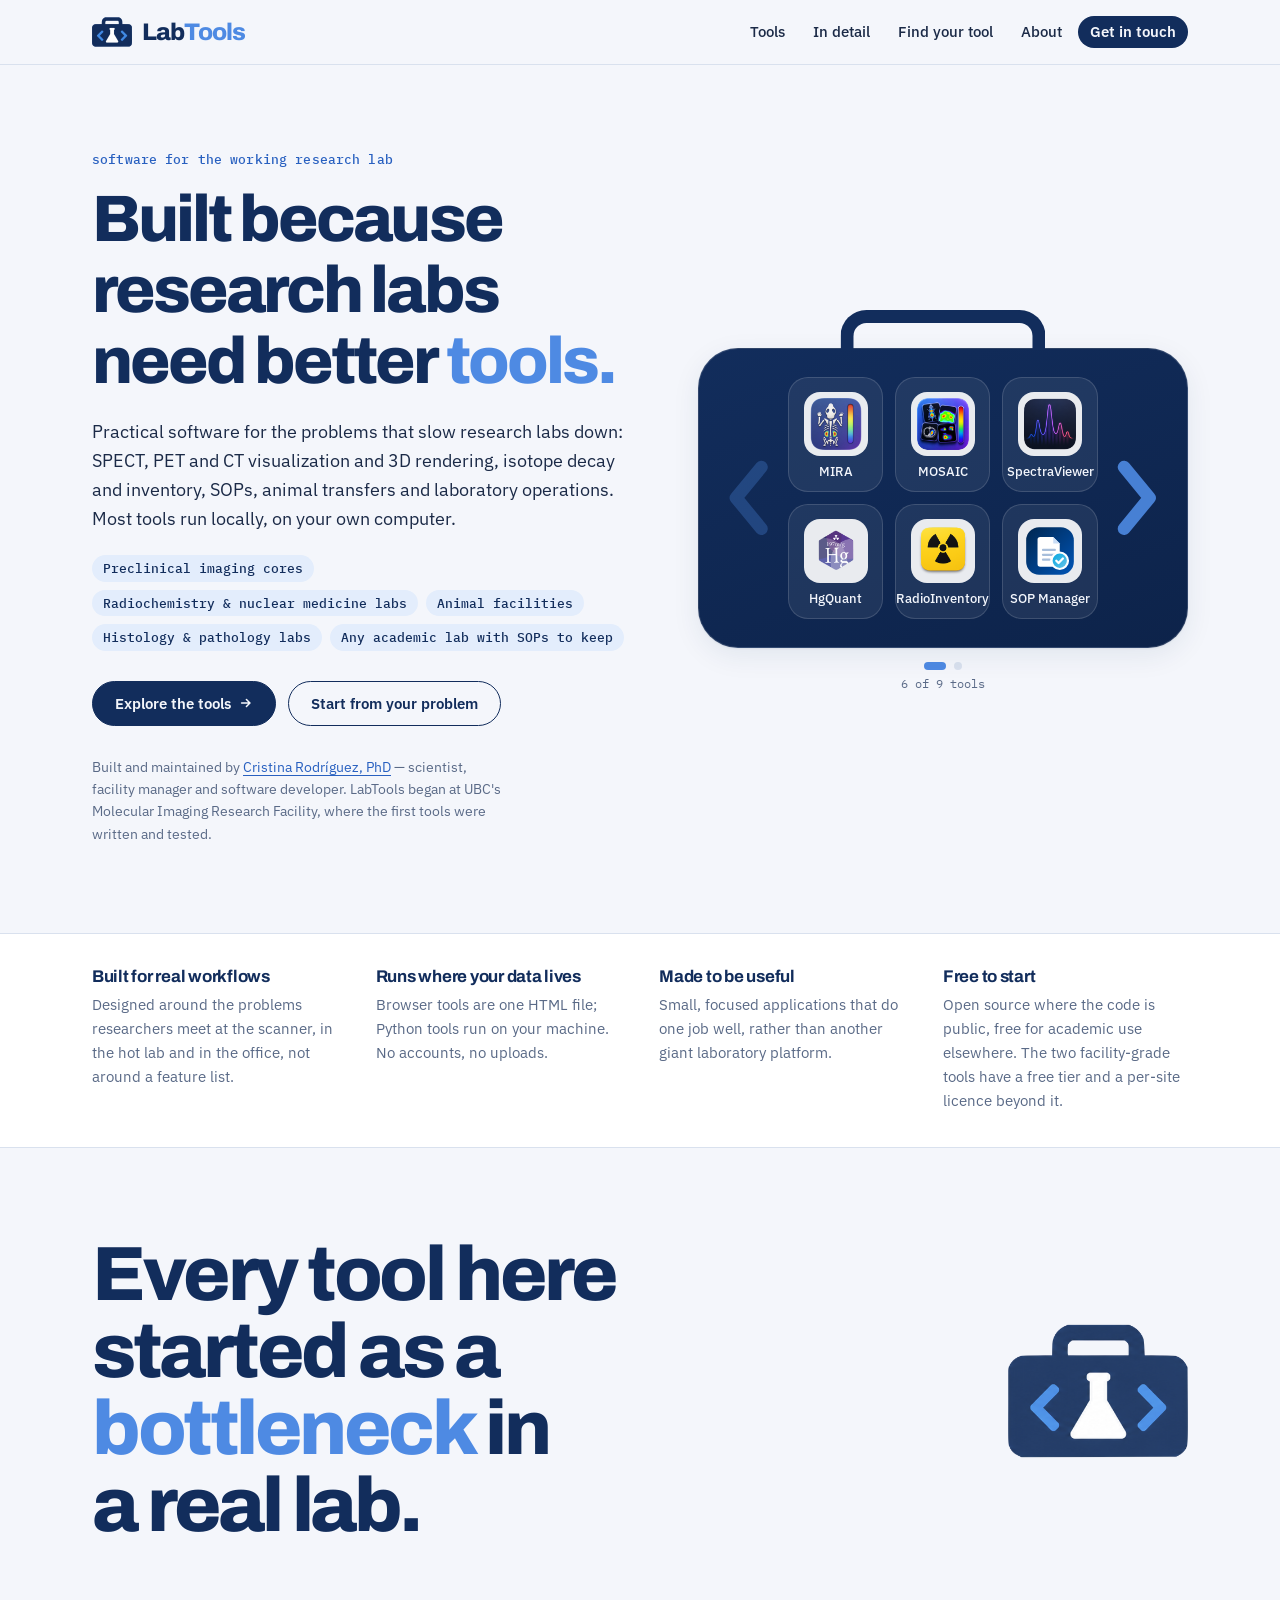
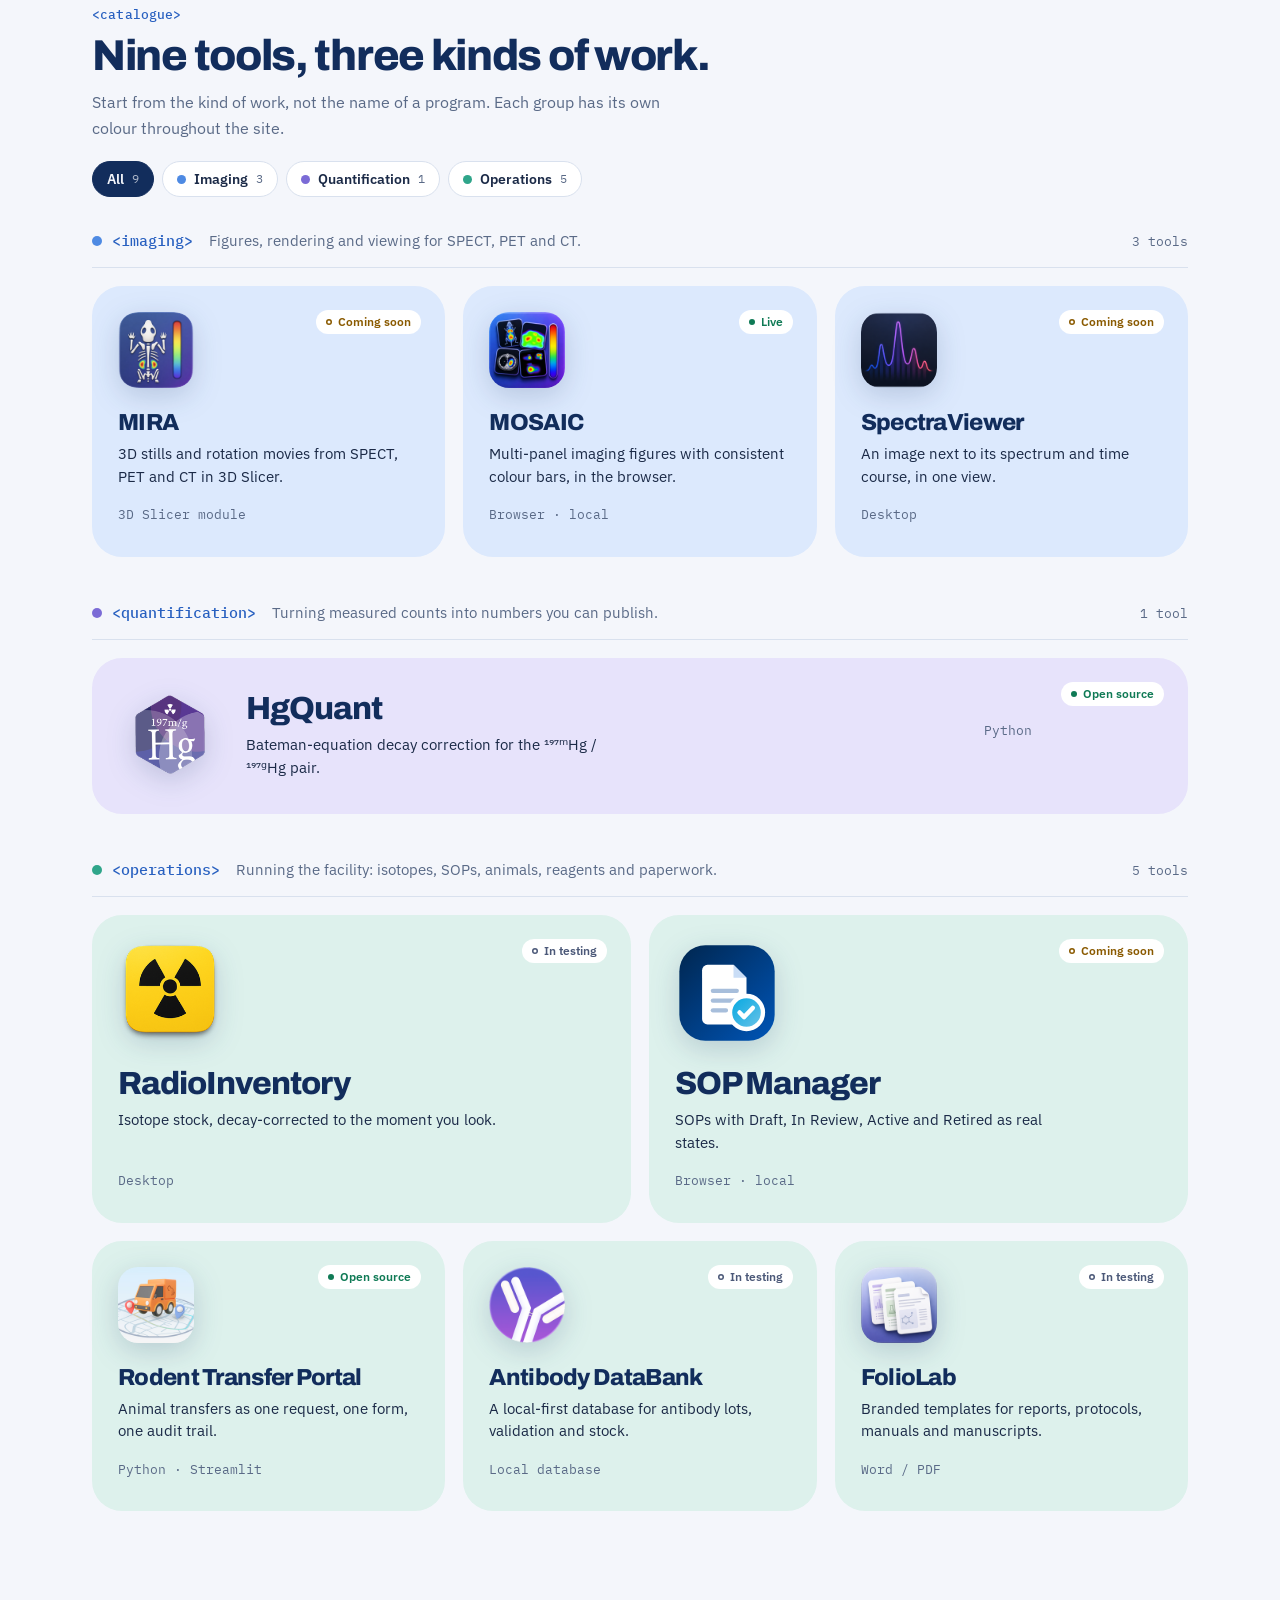
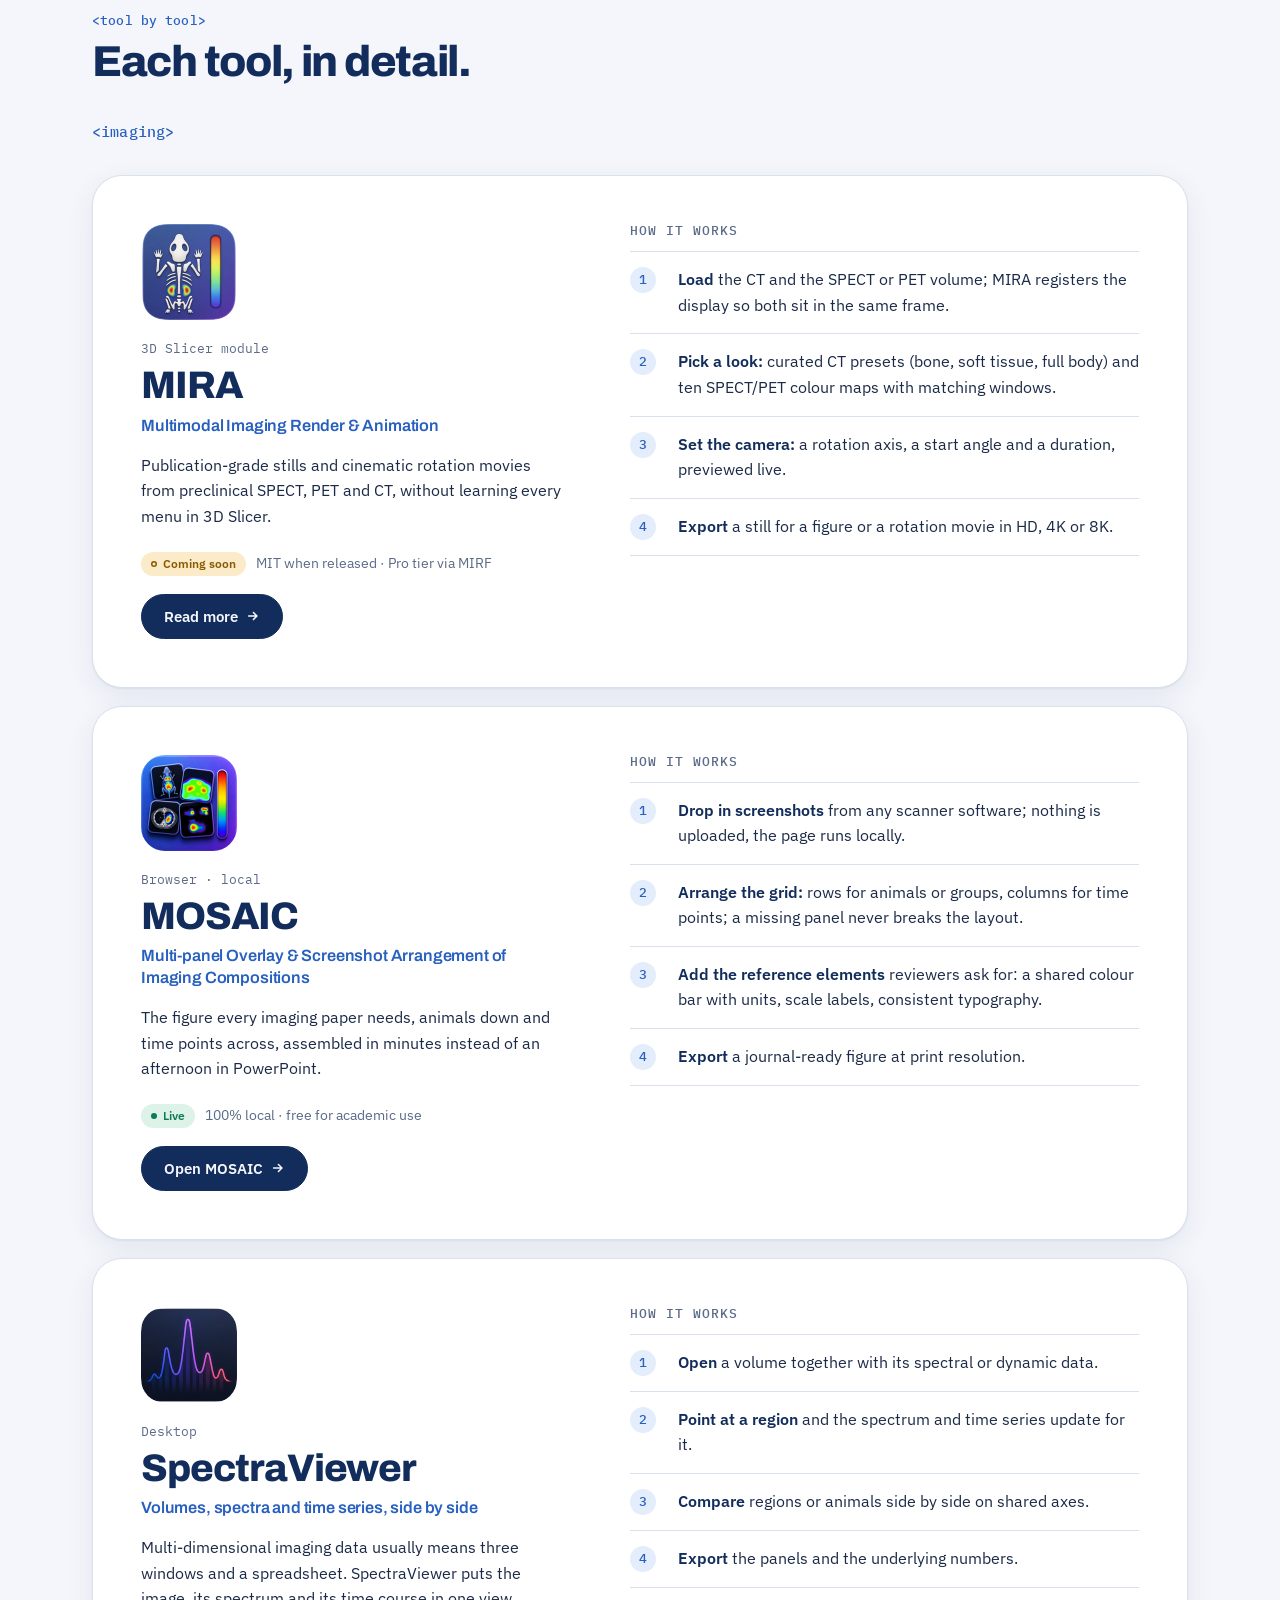
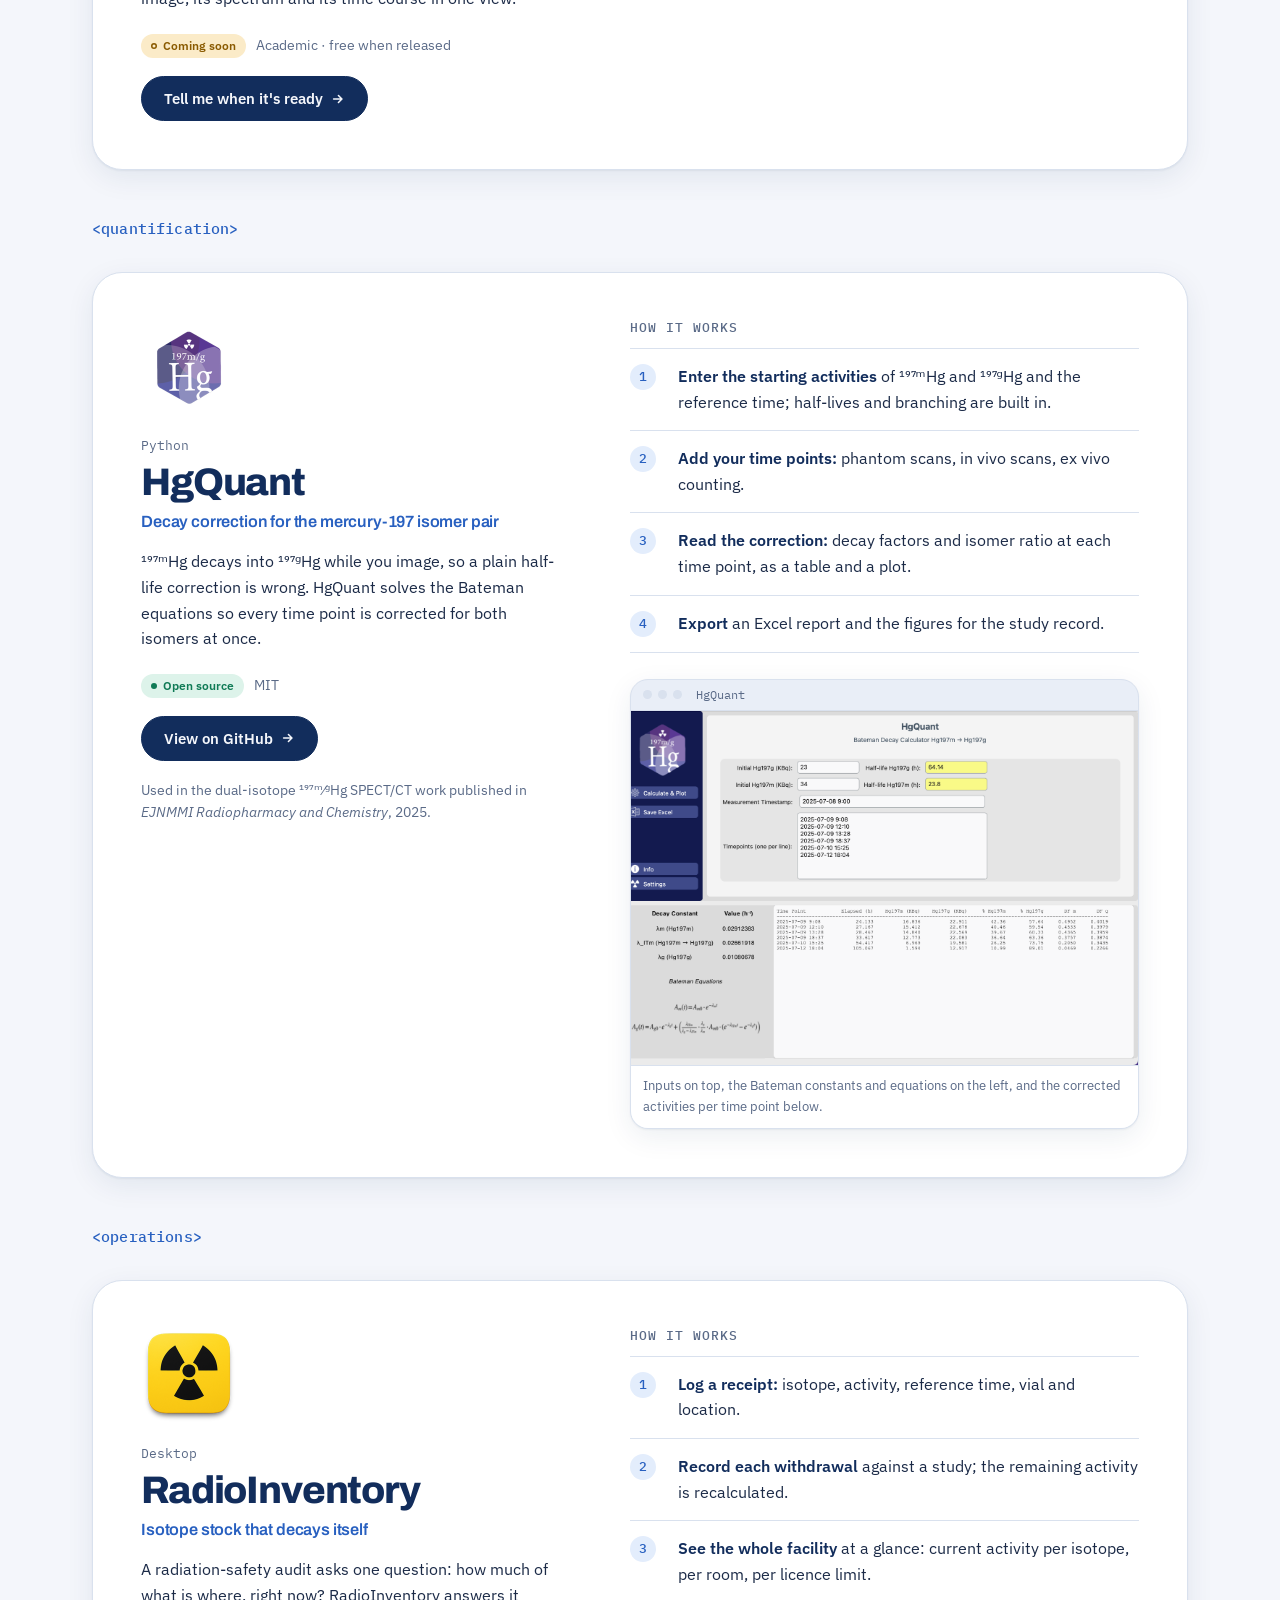
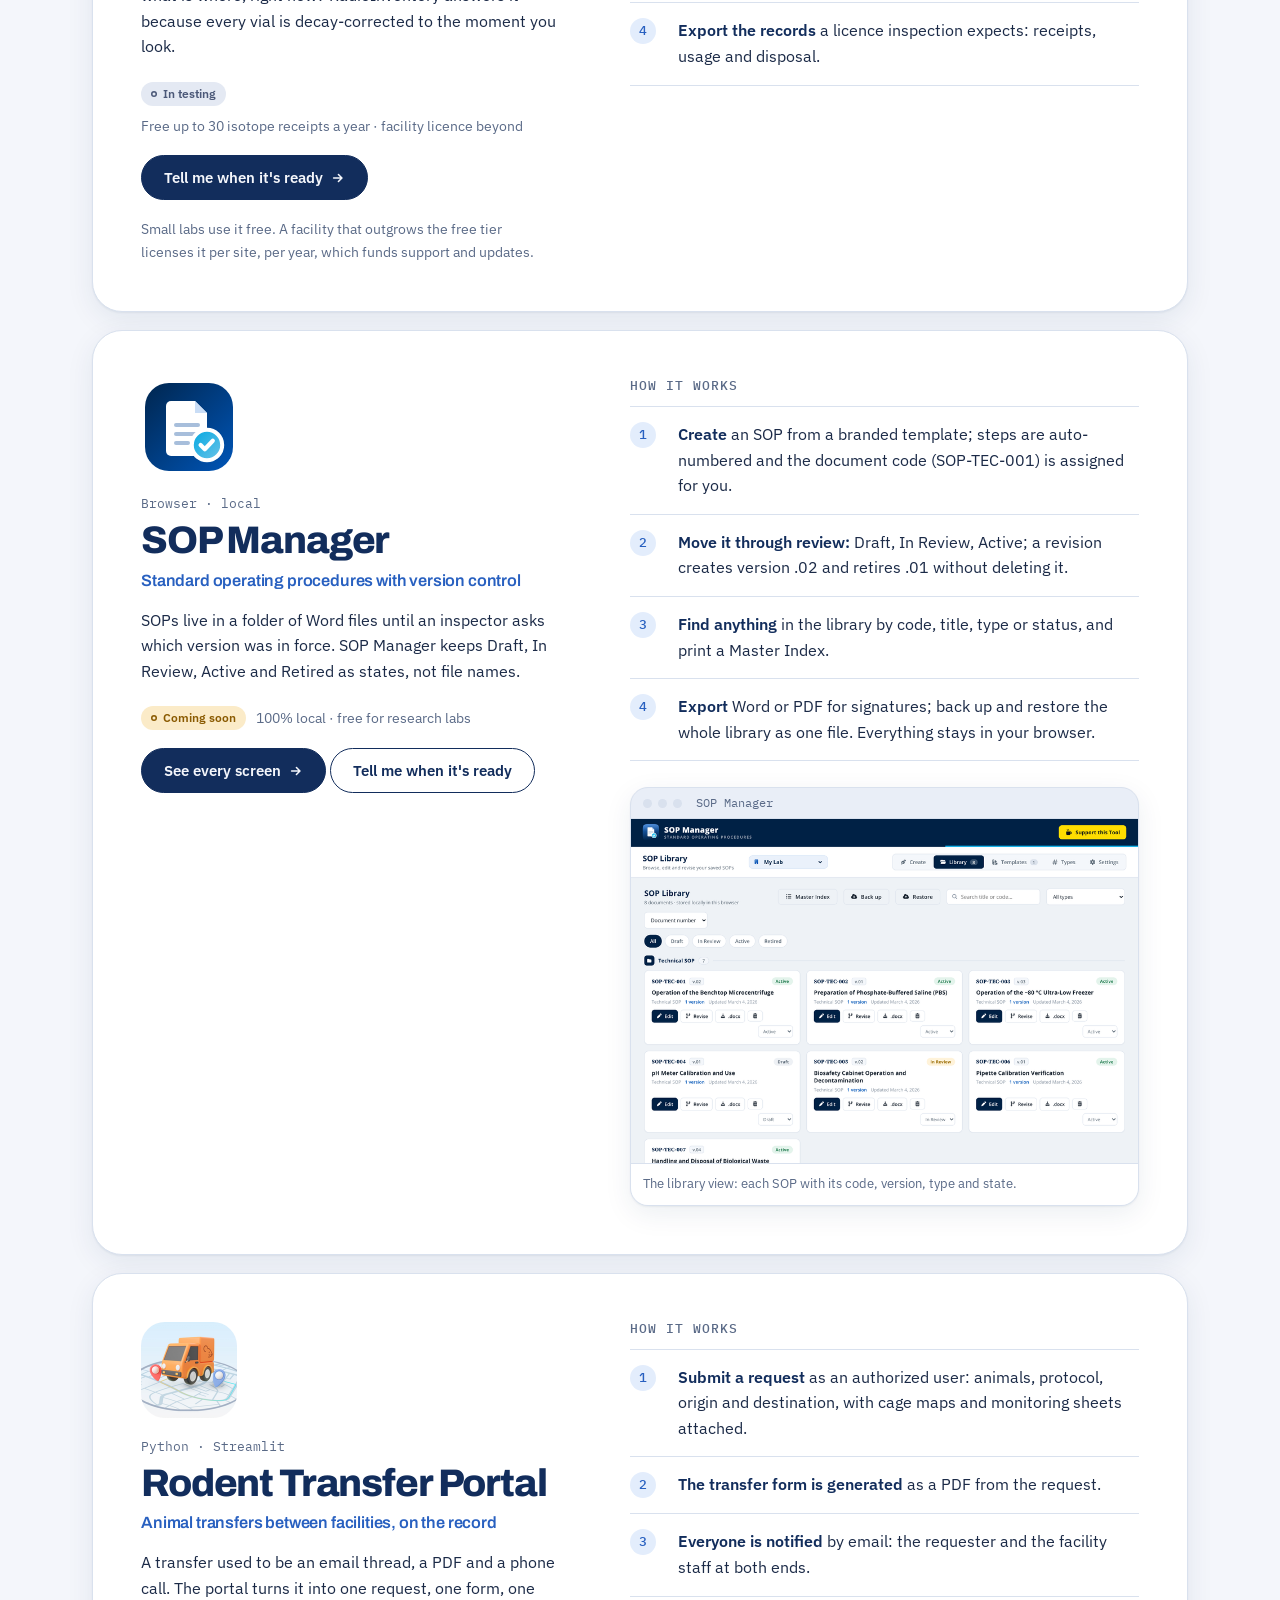
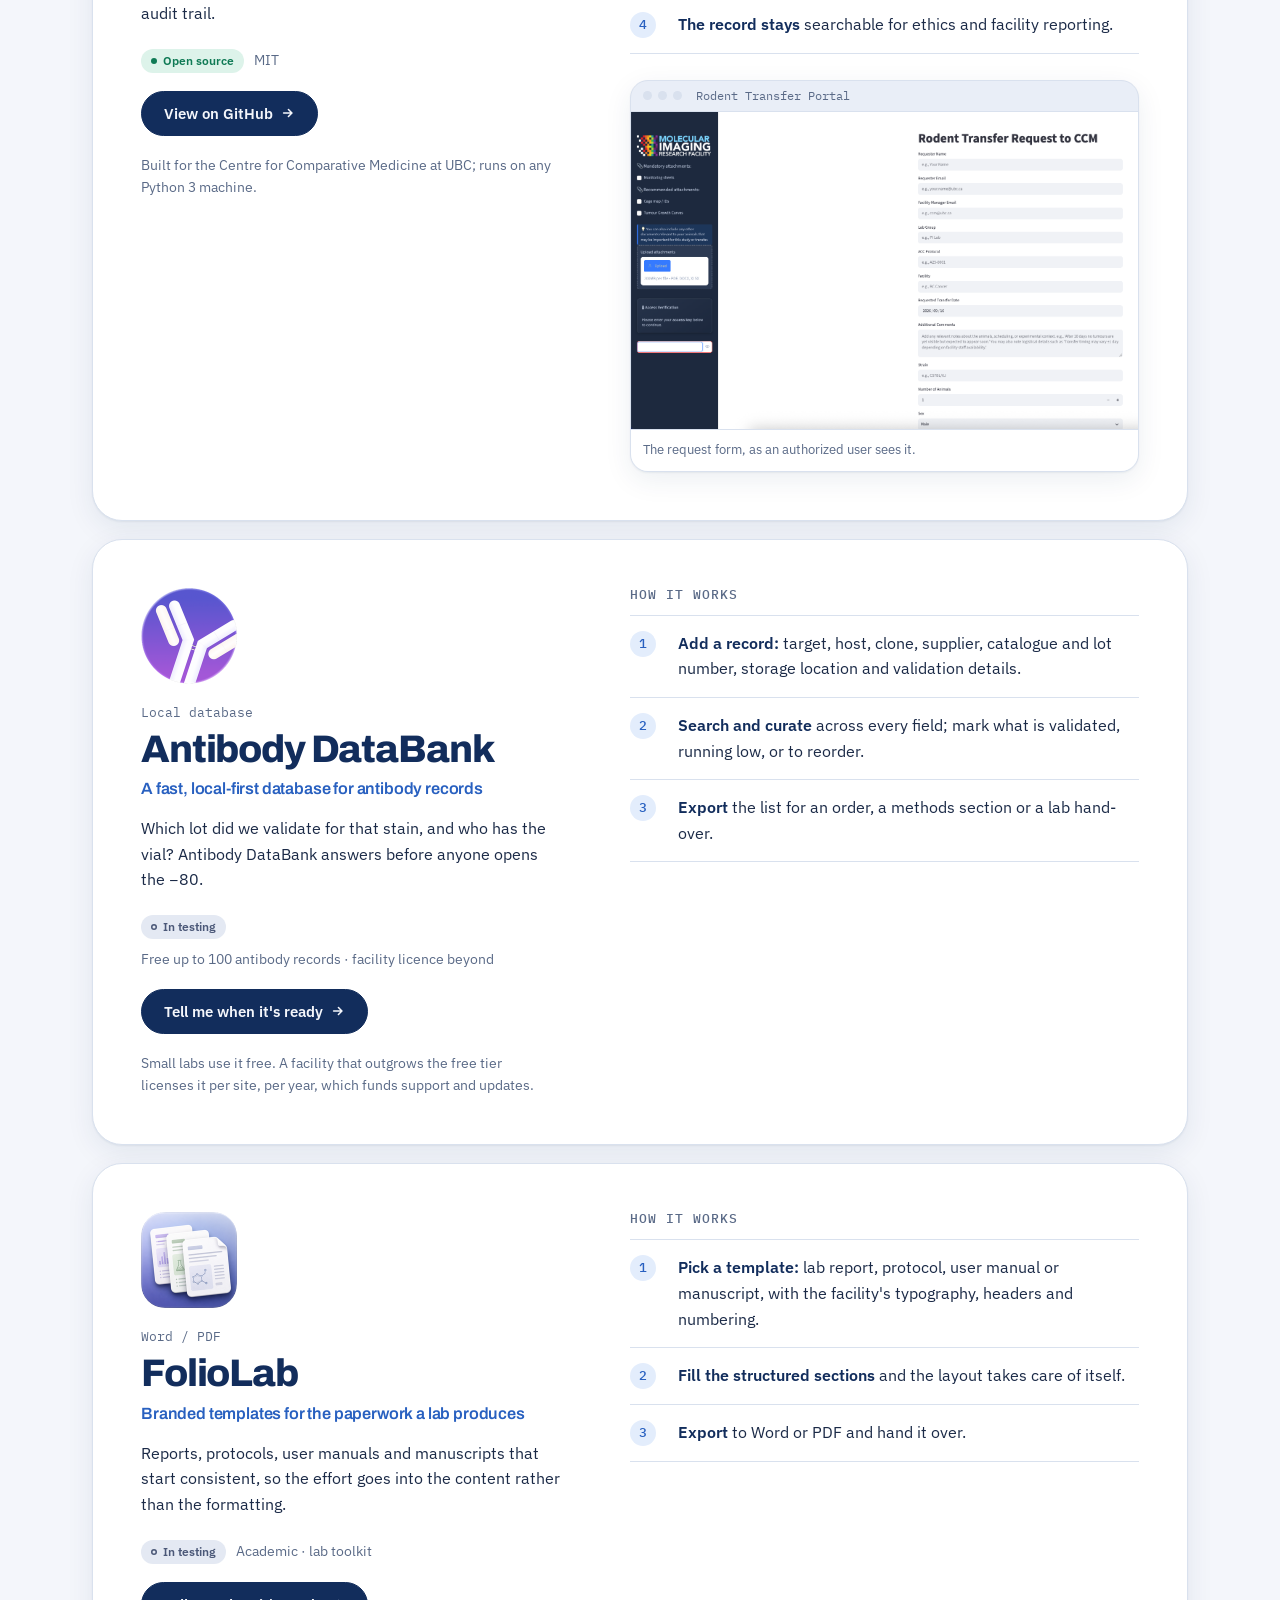
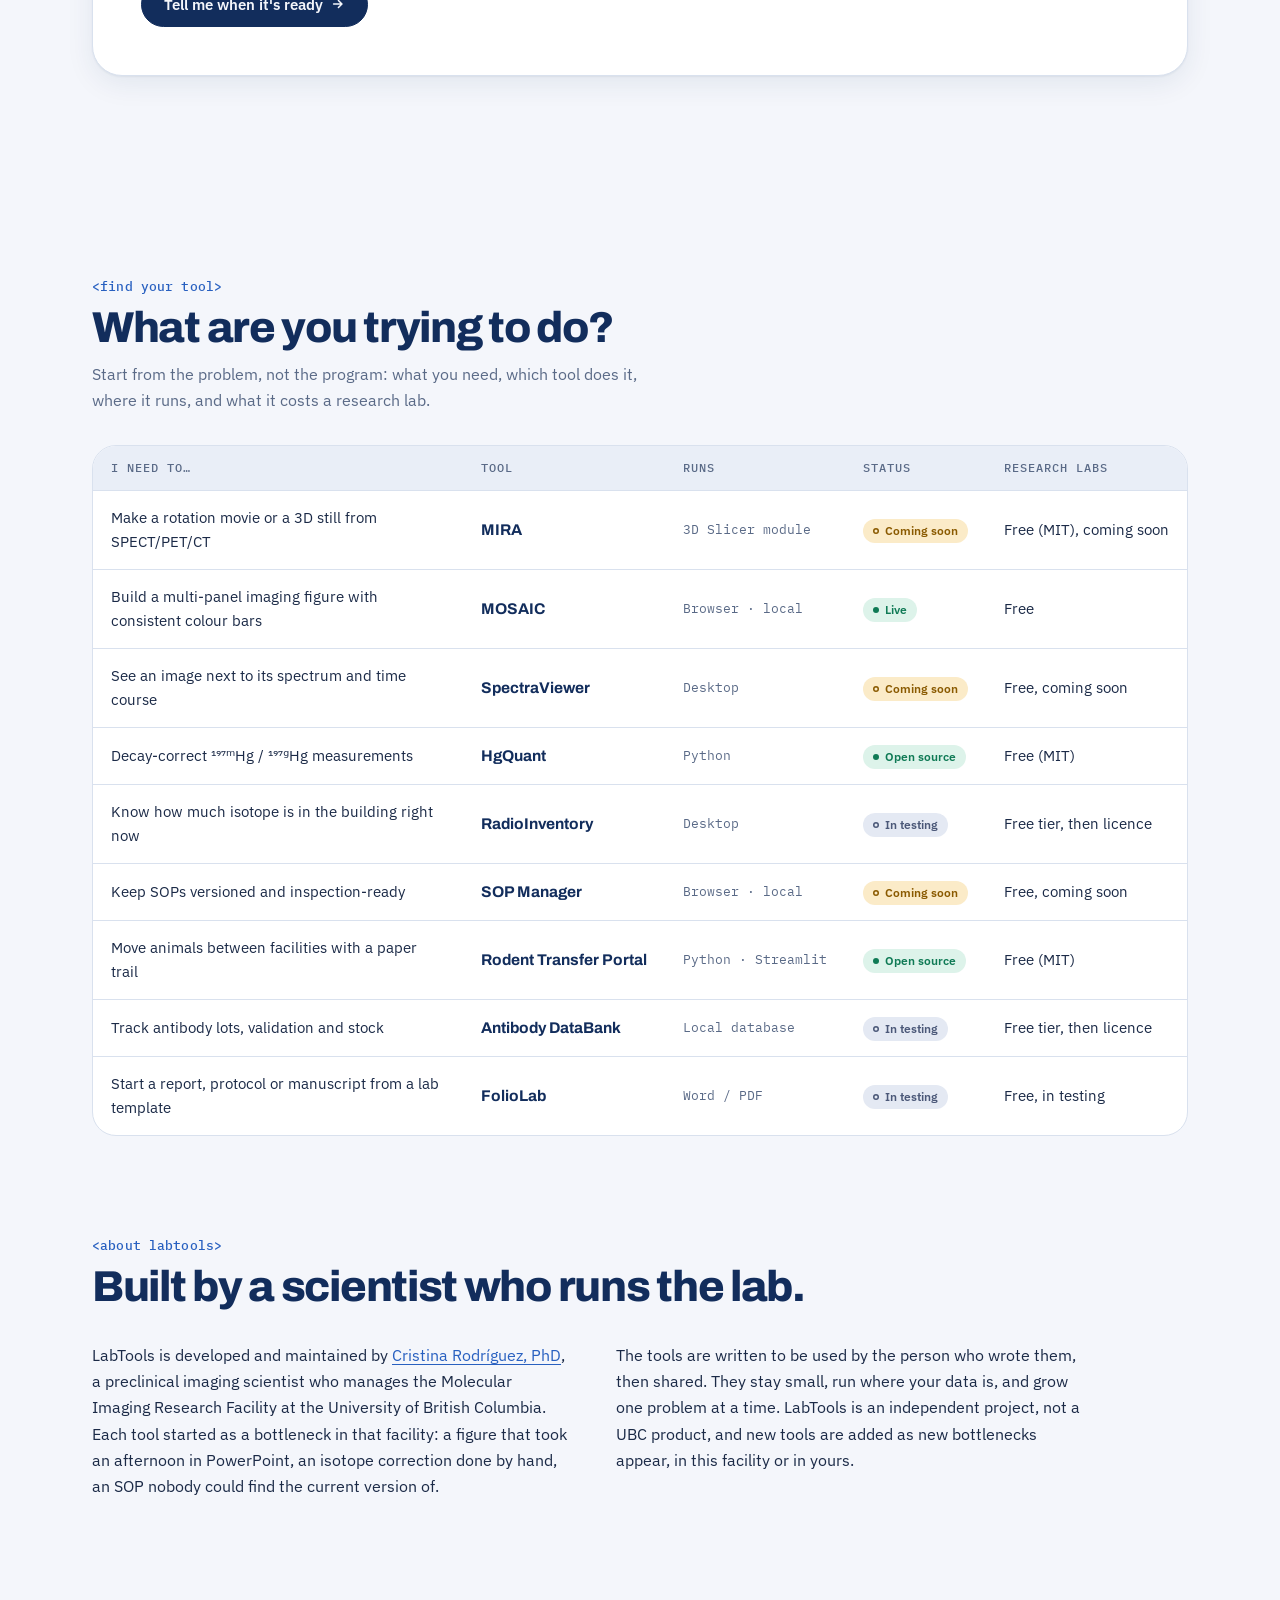
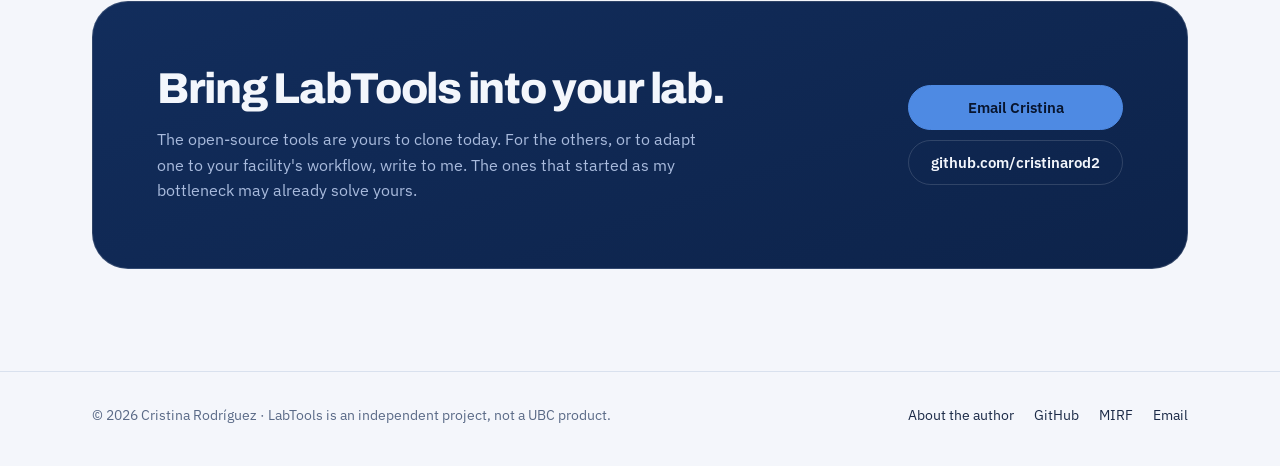
==== commit 4c075b21: "Add files via upload" ====
--- a/labtools/index.html
+++ b/labtools/index.html
@@ -197,6 +197,10 @@
 .about-grid{display:grid;grid-template-columns:repeat(2,minmax(0,1fr));gap:32px 48px;max-width:100ch}
 .about-grid p{font-size:1.02rem}
 @media (max-width:760px){.about-grid{grid-template-columns:1fr}}
+
+.mail-fallback{margin-top:12px;padding:12px 14px;border:1px solid var(--line);border-radius:12px;background:var(--sunken);font-size:14px;max-width:52ch;display:flex;flex-wrap:wrap;gap:8px 14px;align-items:center}
+.mail-fallback p{margin:0}
+.mail-fallback button{font:600 13px/1 var(--body);padding:8px 12px;border-radius:999px;border:1px solid var(--ink);background:transparent;color:var(--ink);cursor:pointer}
 
 /* overrides */
 .btn,.nav a.cta{border-radius:999px}
@@ -625,7 +629,8 @@
     <p class="full">Standard operating procedures with version control</p>
     <p class="pitch">SOPs live in a folder of Word files until an inspector asks which version was in force. SOP Manager keeps Draft, In Review, Active and Retired as states, not file names.</p>
     <p class="status"><span class="pill pill-soon">Coming soon</span><span class="lic">100% local · free for research labs</span></p>
-    <a class="btn" href="mailto:cristina.rodriguez@ubc.ca?subject=LabTools%20%E2%80%94%20SOP%20Manager">Tell me when it's ready <svg class="arr" viewBox="0 0 16 16" width="14" height="14" aria-hidden="true"><path d="M3 8h9M8.5 4l4 4-4 4" fill="none" stroke="currentColor" stroke-width="1.8" stroke-linecap="round" stroke-linejoin="round"/></svg></a>
+    <a class="btn" href="../sop-manager.html">See every screen <svg class="arr" viewBox="0 0 16 16" width="14" height="14" aria-hidden="true"><path d="M3 8h9M8.5 4l4 4-4 4" fill="none" stroke="currentColor" stroke-width="1.8" stroke-linecap="round" stroke-linejoin="round"/></svg></a>
+    <a class="btn ghost" href="../sop-manager.html#get">Tell me when it's ready</a>
     
   </div>
   <div class="tool-body">
@@ -770,6 +775,28 @@
     </nav>
   </div>
 </footer>
+<script>
+(function(){
+  // mailto: links do nothing when the browser has no mail app set up. Show a fallback with the address.
+  var links=document.querySelectorAll('a[href^="mailto:"]');
+  links.forEach(function(a){
+    a.addEventListener('click',function(){
+      var h=a.getAttribute('href').slice(7), q=h.indexOf('?'), to=q<0?h:h.slice(0,q), subj=q<0?'LabTools':(new URLSearchParams(h.slice(q+1)).get('subject')||'LabTools');
+      var t0=Date.now();
+      setTimeout(function(){
+        if(document.hidden||Date.now()-t0>1600) return;   // a mail app opened, or the tab was left
+        var old=a.parentNode.querySelector('.mail-fallback'); if(old) old.remove();
+        var d=document.createElement('div'); d.className='mail-fallback';
+        d.innerHTML='<p>If your mail app didn\u2019t open, write to <b>'+to+'</b> with the subject \u201c'+subj+'\u201d.</p><button type="button">Copy address</button>';
+        d.querySelector('button').addEventListener('click',function(){
+          var b=this; (navigator.clipboard?navigator.clipboard.writeText(to):Promise.reject()).then(function(){b.textContent='Copied';},function(){b.textContent=to;});
+        });
+        a.insertAdjacentElement('afterend',d);
+      },1200);
+    });
+  });
+})();
+</script>
 
 <script>
 (function(){
